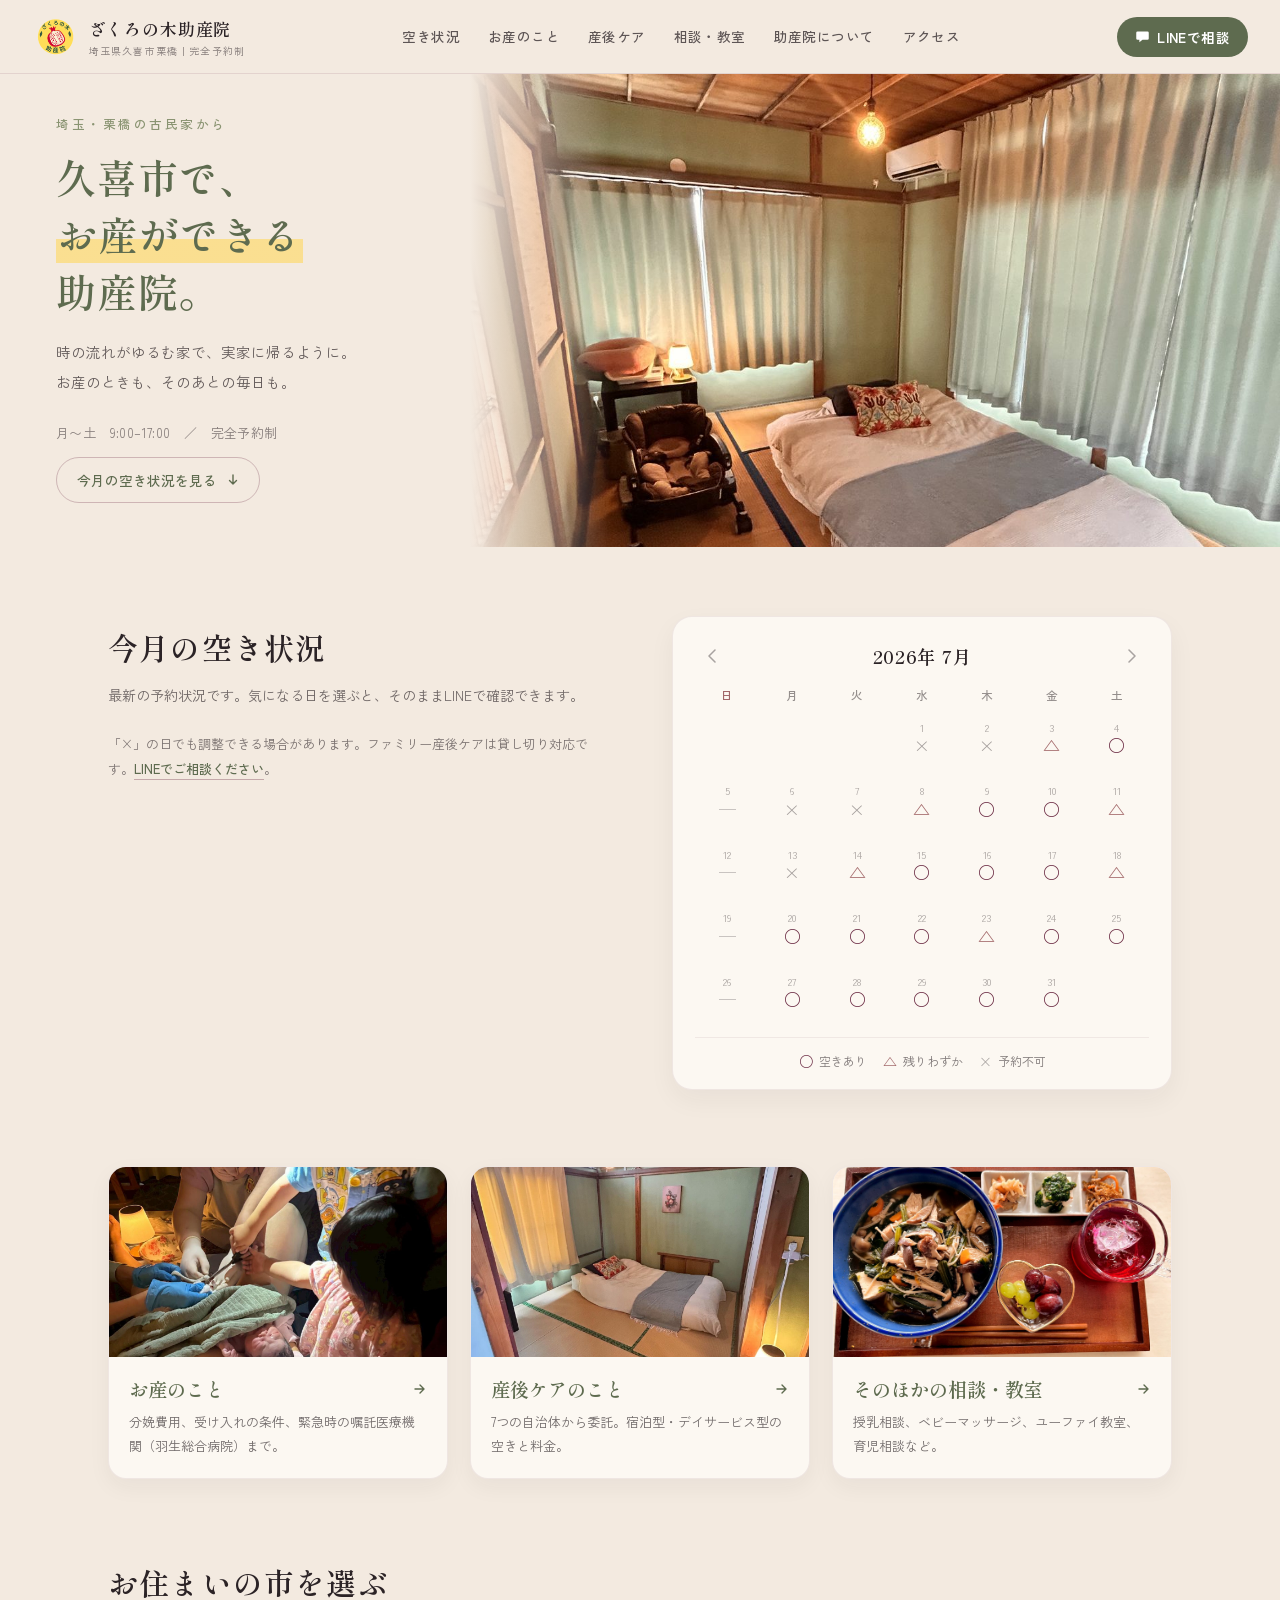
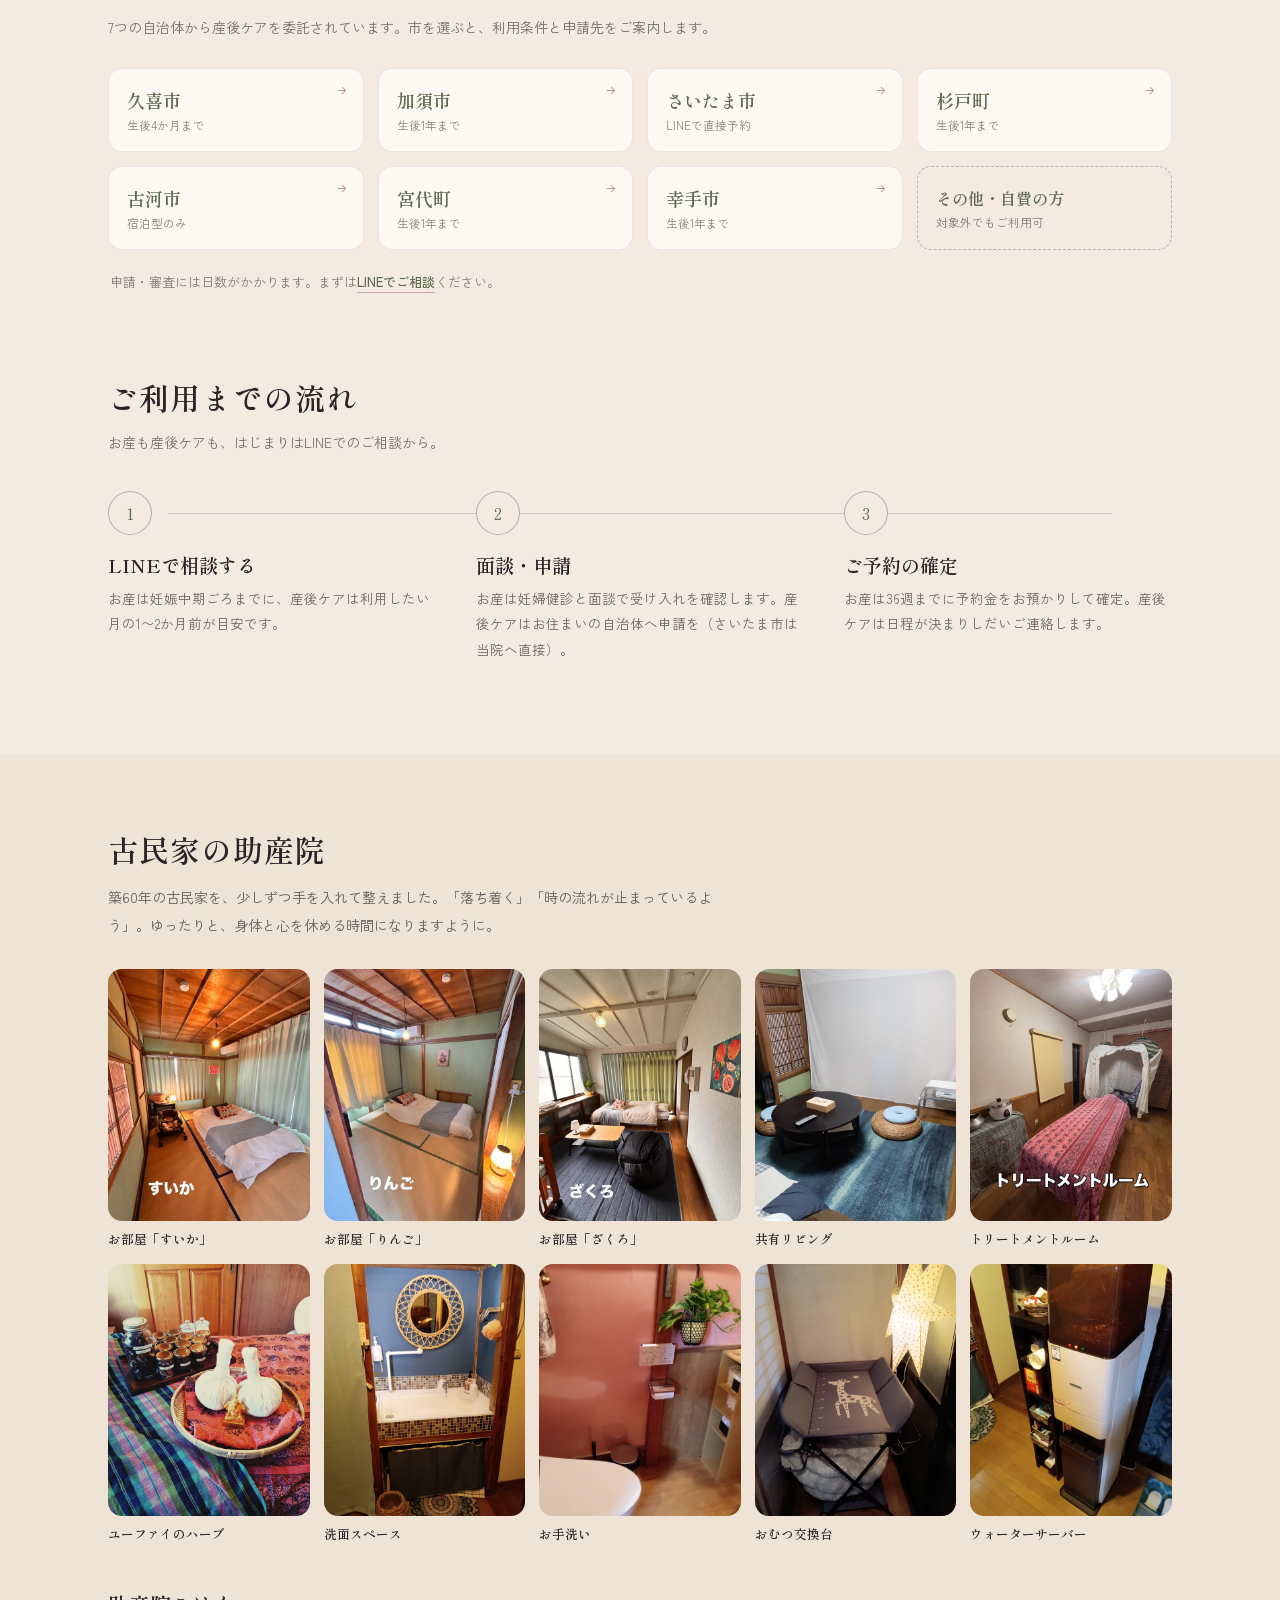
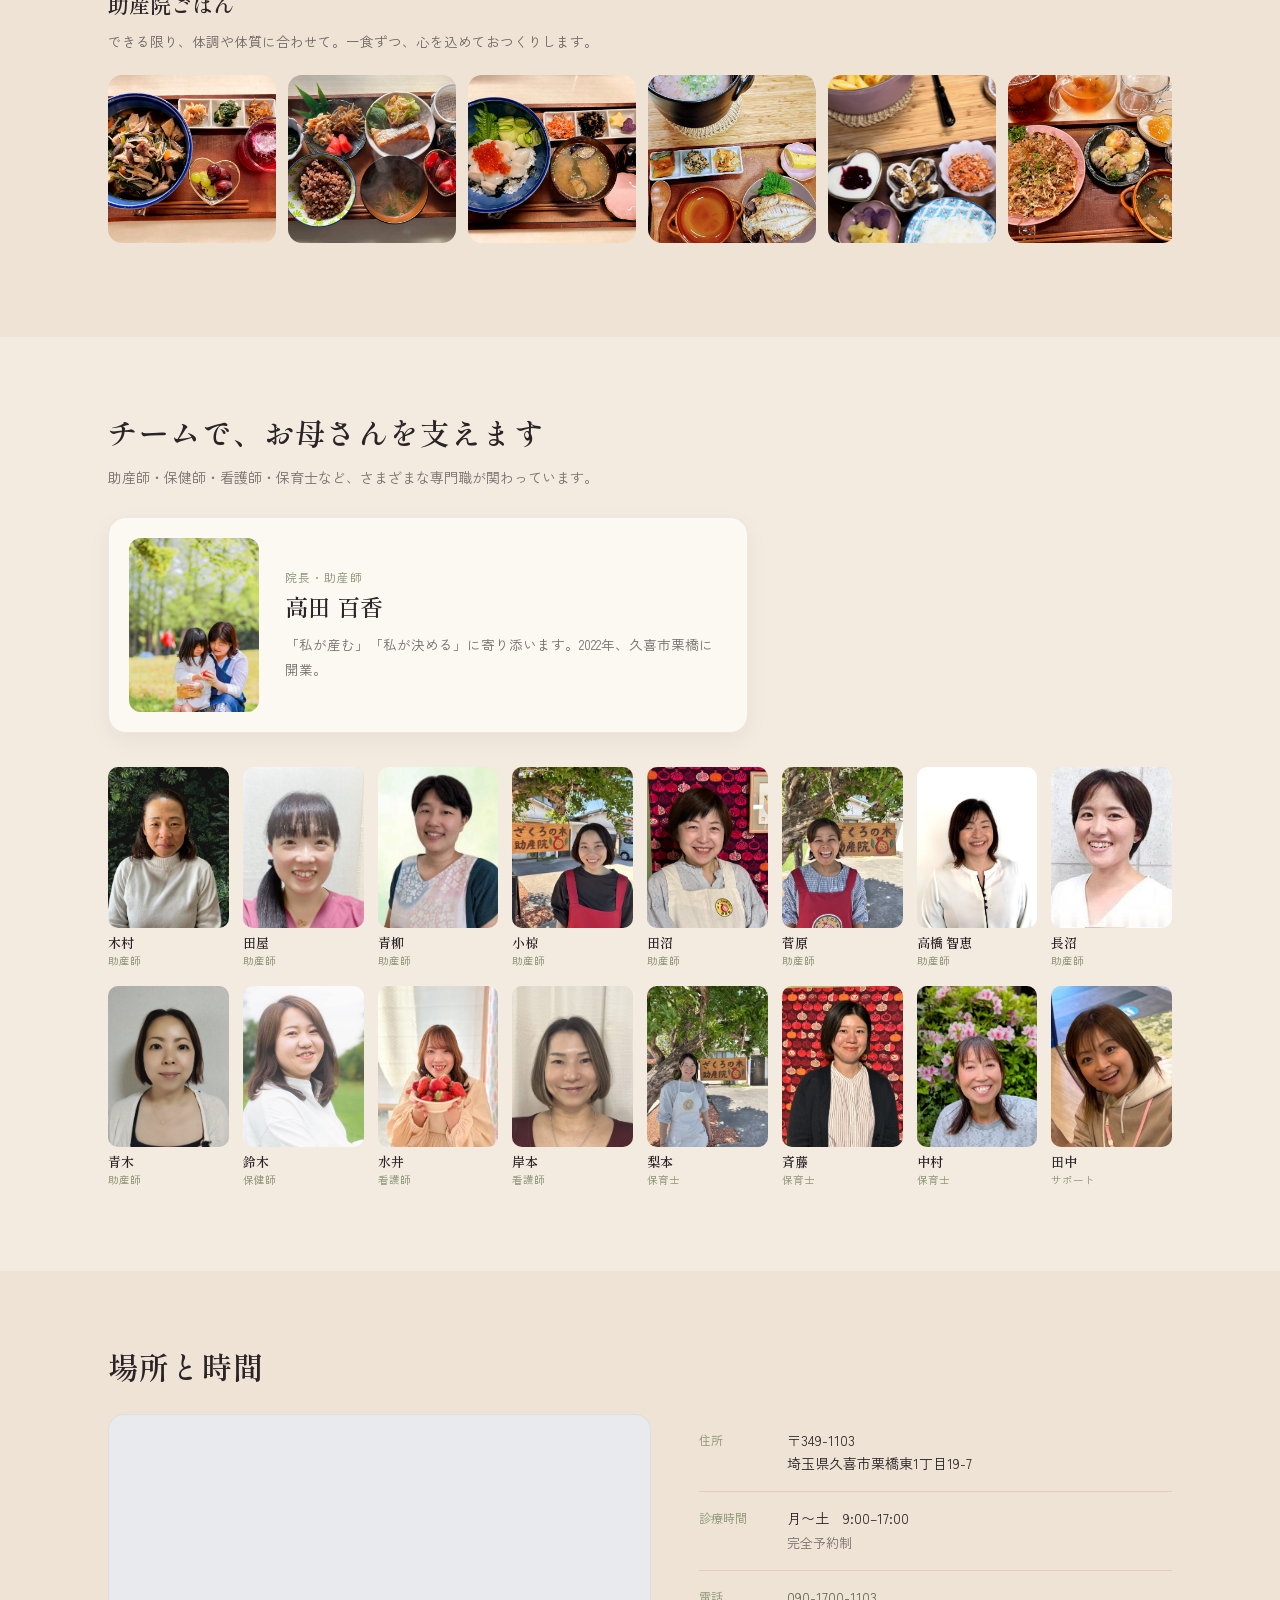
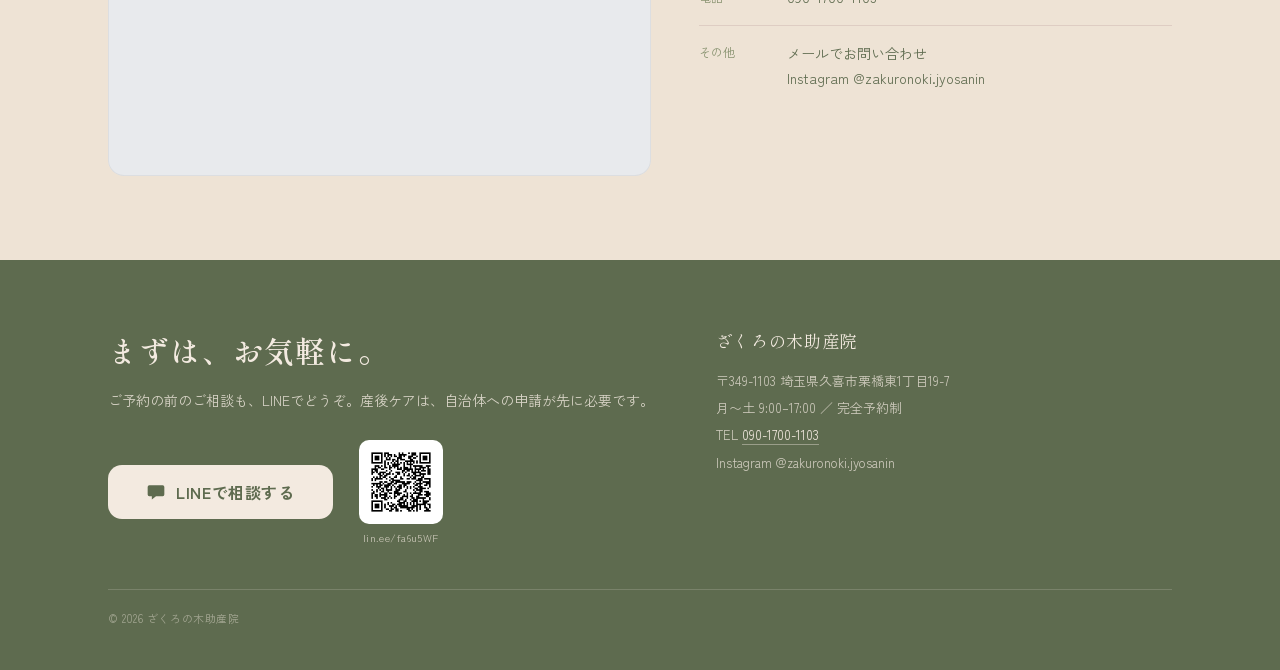
==== site/index.html @ c06c36fd "feat: ざくろの木助産院サイトを初期実装（PCデザイン準拠） - claude.ai/design「ざくろの木助産院 トップ PC」を静的4ページで実装   （index / birth / ca" ====
<!DOCTYPE html>
<html lang="ja">
<head>
<meta charset="utf-8">
<meta name="viewport" content="width=1320">
<title>ざくろの木助産院｜埼玉県久喜市</title>
<meta name="description" content="埼玉県久喜市栗橋の、お産ができる助産院。時の流れがゆるむ古民家で、お産のときも、そのあとの毎日も。産後ケア・母乳相談・各種教室もLINEでご相談ください。">
<link rel="icon" type="image/png" href="assets/zakuro-icon.png">
<link rel="preconnect" href="https://fonts.googleapis.com">
<link rel="preconnect" href="https://fonts.gstatic.com" crossorigin>
<link href="https://fonts.googleapis.com/css2?family=Shippori+Mincho:wght@500;600;700&family=Zen+Kaku+Gothic+New:wght@400;500;700&display=swap" rel="stylesheet">
<link rel="stylesheet" href="css/base.css">
<link rel="stylesheet" href="css/home.css">
<script src="js/hero.js" defer></script>
<script src="js/calendar.js" defer></script>
<script src="js/lightbox.js" defer></script>
</head>
<body>

<header class="site-header">
  <a class="brand" href="./">
    <img src="assets/zakuro-icon.png" alt="ざくろの木助産院">
    <span class="brand-text">
      <span class="brand-name">ざくろの木助産院</span>
      <span class="brand-sub">埼玉県久喜市栗橋｜完全予約制</span>
    </span>
  </a>
  <nav class="site-nav">
    <a href="#availability">空き状況</a>
    <a href="birth.html">お産のこと</a>
    <a href="care.html">産後ケア</a>
    <a href="services.html">相談・教室</a>
    <a href="#about">助産院について</a>
    <a href="#access">アクセス</a>
  </nav>
  <a class="btn-line" href="https://lin.ee/fa6u5WF" target="_blank" rel="noopener">
    <svg width="15" height="15" viewBox="0 0 24 24" fill="#fff" aria-hidden="true"><path d="M4 4h16a2 2 0 0 1 2 2v9a2 2 0 0 1-2 2h-8l-5 4v-4H4a2 2 0 0 1-2-2V6a2 2 0 0 1 2-2z"/></svg>
    LINEで相談
  </a>
</header>

<main>

  <!-- ===== ヒーロー ===== -->
  <div class="hero">
    <div class="hero-copy">
      <div class="hero-eyebrow">埼玉・栗橋の古民家から</div>
      <h1 class="hero-title">久喜市で、<br><span class="marker">お産ができる</span><br>助産院。</h1>
      <p class="hero-lead">時の流れがゆるむ家で、実家に帰るように。<br>お産のときも、そのあとの毎日も。</p>
      <div class="hero-hours">月〜土　9:00–17:00　／　完全予約制</div>
      <a class="btn-availability" href="#availability">
        今月の空き状況を見る
        <svg width="12" height="12" viewBox="0 0 12 12" fill="none" aria-hidden="true"><path d="M6 1v9M2.5 6.5 6 10l3.5-3.5" stroke="var(--accent)" stroke-width="1.4" stroke-linecap="round" stroke-linejoin="round"/></svg>
      </a>
    </div>
    <div class="hero-media">
      <video class="hero-video" autoplay muted playsinline preload="auto">
        <source src="assets/hero.mp4" type="video/mp4">
      </video>
      <div class="hero-still">
        <img src="assets/still-03.jpg" alt="院内の様子">
      </div>
      <div class="hero-fade"></div>
    </div>
  </div>

  <!-- ===== 今月の空き状況 ===== -->
  <section id="availability" class="availability">
    <div class="container availability-grid">
      <div class="availability-copy">
        <h2 class="section-title">今月の空き状況</h2>
        <p class="availability-lead">最新の予約状況です。気になる日を選ぶと、そのままLINEで確認できます。</p>
        <p class="availability-note">「×」の日でも調整できる場合があります。ファミリー産後ケアは貸し切り対応です。<a class="link-underline" href="https://lin.ee/fa6u5WF" target="_blank" rel="noopener">LINEでご相談ください</a>。</p>
      </div>
      <div class="calendar-card">
        <div class="calendar-head">
          <button class="calendar-nav-btn" type="button" aria-label="前の月" aria-disabled="true">
            <svg width="8" height="14" viewBox="0 0 8 14" fill="none" aria-hidden="true"><path d="M7 1 1 7l6 6" stroke="rgba(43,35,38,0.4)" stroke-width="1.5" stroke-linecap="round" stroke-linejoin="round"/></svg>
          </button>
          <div class="calendar-month">2026年 7月</div>
          <button class="calendar-nav-btn" type="button" aria-label="次の月" aria-disabled="true">
            <svg width="8" height="14" viewBox="0 0 8 14" fill="none" aria-hidden="true"><path d="M1 1l6 6-6 6" stroke="rgba(43,35,38,0.4)" stroke-width="1.5" stroke-linecap="round" stroke-linejoin="round"/></svg>
          </button>
        </div>
        <div class="calendar-weekdays">
          <span class="sun">日</span><span>月</span><span>火</span><span>水</span><span>木</span><span>金</span><span>土</span>
        </div>
        <div class="calendar-days"></div>
        <noscript>
          <p class="calendar-noscript">空き状況の表示にはJavaScriptが必要です。最新の空きは<a class="link-underline" href="https://lin.ee/fa6u5WF">LINE</a>でお問い合わせください。</p>
        </noscript>
        <div class="calendar-legend">
          <div><span class="calendar-mark mark-o">○</span><span>空きあり</span></div>
          <div><span class="calendar-mark mark-few">△</span><span>残りわずか</span></div>
          <div><span class="calendar-mark mark-x">×</span><span>予約不可</span></div>
        </div>
        <a class="calendar-cta" href="https://lin.ee/fa6u5WF" target="_blank" rel="noopener" hidden>
          <svg width="16" height="16" viewBox="0 0 24 24" fill="#fff" aria-hidden="true"><path d="M4 4h16a2 2 0 0 1 2 2v9a2 2 0 0 1-2 2h-8l-5 4v-4H4a2 2 0 0 1-2-2V6a2 2 0 0 1 2-2z"/></svg>
          <span class="calendar-cta-label"></span>
        </a>
      </div>
    </div>
  </section>

  <!-- ===== 3つの入口 ===== -->
  <section class="entrances">
    <div class="container entrances-grid">
      <a class="entrance-card" href="birth.html">
        <div class="entrance-thumb">
          <img src="assets/entrance-birth.jpg" alt="お産のこと" loading="lazy">
        </div>
        <div class="entrance-body">
          <div class="entrance-title-row">
            <h3 class="entrance-title">お産のこと</h3>
            <svg width="16" height="16" viewBox="0 0 16 16" fill="none" aria-hidden="true"><path d="M4 8h8M9 4l4 4-4 4" stroke="var(--accent)" stroke-width="1.4" stroke-linecap="round" stroke-linejoin="round"/></svg>
          </div>
          <p class="entrance-desc">分娩費用、受け入れの条件、緊急時の嘱託医療機関（羽生総合病院）まで。</p>
        </div>
      </a>
      <a class="entrance-card" href="care.html">
        <div class="entrance-thumb">
          <img src="assets/facility-04.jpg" alt="産後ケアのこと" loading="lazy">
        </div>
        <div class="entrance-body">
          <div class="entrance-title-row">
            <h3 class="entrance-title">産後ケアのこと</h3>
            <svg width="16" height="16" viewBox="0 0 16 16" fill="none" aria-hidden="true"><path d="M4 8h8M9 4l4 4-4 4" stroke="var(--accent)" stroke-width="1.4" stroke-linecap="round" stroke-linejoin="round"/></svg>
          </div>
          <p class="entrance-desc">7つの自治体から委託。宿泊型・デイサービス型の空きと料金。</p>
        </div>
      </a>
      <a class="entrance-card" href="services.html">
        <div class="entrance-thumb">
          <img src="assets/food-01.jpg" alt="そのほかの相談・教室" loading="lazy">
        </div>
        <div class="entrance-body">
          <div class="entrance-title-row">
            <h3 class="entrance-title">そのほかの相談・教室</h3>
            <svg width="16" height="16" viewBox="0 0 16 16" fill="none" aria-hidden="true"><path d="M4 8h8M9 4l4 4-4 4" stroke="var(--accent)" stroke-width="1.4" stroke-linecap="round" stroke-linejoin="round"/></svg>
          </div>
          <p class="entrance-desc">授乳相談、ベビーマッサージ、ユーファイ教室、育児相談など。</p>
        </div>
      </a>
    </div>
  </section>

  <!-- ===== お住まいの市を選ぶ ===== -->
  <section class="towns">
    <div class="container">
      <h2 class="section-title">お住まいの市を選ぶ</h2>
      <p class="towns-lead">7つの自治体から産後ケアを委託されています。市を選ぶと、利用条件と申請先をご案内します。</p>
      <div class="towns-grid">
        <a class="town-card" href="care.html#town-kuki">
          <span class="town-name">久喜市</span>
          <span class="town-hint">生後4か月まで</span>
          <svg width="13" height="13" viewBox="0 0 16 16" fill="none" aria-hidden="true"><path d="M4 8h8M9 4l4 4-4 4" stroke="rgba(109,46,70,0.5)" stroke-width="1.3" stroke-linecap="round" stroke-linejoin="round"/></svg>
        </a>
        <a class="town-card" href="care.html#town-kazo">
          <span class="town-name">加須市</span>
          <span class="town-hint">生後1年まで</span>
          <svg width="13" height="13" viewBox="0 0 16 16" fill="none" aria-hidden="true"><path d="M4 8h8M9 4l4 4-4 4" stroke="rgba(109,46,70,0.5)" stroke-width="1.3" stroke-linecap="round" stroke-linejoin="round"/></svg>
        </a>
        <a class="town-card" href="care.html#town-saitama">
          <span class="town-name">さいたま市</span>
          <span class="town-hint">LINEで直接予約</span>
          <svg width="13" height="13" viewBox="0 0 16 16" fill="none" aria-hidden="true"><path d="M4 8h8M9 4l4 4-4 4" stroke="rgba(109,46,70,0.5)" stroke-width="1.3" stroke-linecap="round" stroke-linejoin="round"/></svg>
        </a>
        <a class="town-card" href="care.html#town-sugito">
          <span class="town-name">杉戸町</span>
          <span class="town-hint">生後1年まで</span>
          <svg width="13" height="13" viewBox="0 0 16 16" fill="none" aria-hidden="true"><path d="M4 8h8M9 4l4 4-4 4" stroke="rgba(109,46,70,0.5)" stroke-width="1.3" stroke-linecap="round" stroke-linejoin="round"/></svg>
        </a>
        <a class="town-card" href="care.html#town-koga">
          <span class="town-name">古河市</span>
          <span class="town-hint">宿泊型のみ</span>
          <svg width="13" height="13" viewBox="0 0 16 16" fill="none" aria-hidden="true"><path d="M4 8h8M9 4l4 4-4 4" stroke="rgba(109,46,70,0.5)" stroke-width="1.3" stroke-linecap="round" stroke-linejoin="round"/></svg>
        </a>
        <a class="town-card" href="care.html#town-miyashiro">
          <span class="town-name">宮代町</span>
          <span class="town-hint">生後1年まで</span>
          <svg width="13" height="13" viewBox="0 0 16 16" fill="none" aria-hidden="true"><path d="M4 8h8M9 4l4 4-4 4" stroke="rgba(109,46,70,0.5)" stroke-width="1.3" stroke-linecap="round" stroke-linejoin="round"/></svg>
        </a>
        <a class="town-card" href="care.html#town-satte">
          <span class="town-name">幸手市</span>
          <span class="town-hint">生後1年まで</span>
          <svg width="13" height="13" viewBox="0 0 16 16" fill="none" aria-hidden="true"><path d="M4 8h8M9 4l4 4-4 4" stroke="rgba(109,46,70,0.5)" stroke-width="1.3" stroke-linecap="round" stroke-linejoin="round"/></svg>
        </a>
        <a class="town-card town-card--other" href="services.html">
          <span class="town-name">その他・自費の方</span>
          <span class="town-hint">対象外でもご利用可</span>
        </a>
      </div>
      <p class="towns-note">申請・審査には日数がかかります。まずは<a class="link-underline" href="https://lin.ee/fa6u5WF" target="_blank" rel="noopener">LINEでご相談</a>ください。</p>
    </div>
  </section>

  <!-- ===== ご利用までの流れ ===== -->
  <section class="flow">
    <div class="container">
      <h2 class="section-title">ご利用までの流れ</h2>
      <p class="flow-lead">お産も産後ケアも、はじまりはLINEでのご相談から。</p>
      <div class="flow-track">
        <div class="flow-line"></div>
        <div class="flow-steps">
          <div class="flow-step">
            <div class="flow-num">1</div>
            <h3>LINEで相談する</h3>
            <p>お産は妊娠中期ごろまでに、産後ケアは利用したい月の1〜2か月前が目安です。</p>
          </div>
          <div class="flow-step">
            <div class="flow-num">2</div>
            <h3>面談・申請</h3>
            <p>お産は妊婦健診と面談で受け入れを確認します。産後ケアはお住まいの自治体へ申請を（さいたま市は当院へ直接）。</p>
          </div>
          <div class="flow-step">
            <div class="flow-num">3</div>
            <h3>ご予約の確定</h3>
            <p>お産は36週までに予約金をお預かりして確定。産後ケアは日程が決まりしだいご連絡します。</p>
          </div>
        </div>
      </div>
    </div>
  </section>

  <!-- ===== 助産院について ===== -->
  <section id="about" class="about">
    <div class="container">
      <h2 class="section-title">古民家の助産院</h2>
      <p class="about-lead">築60年の古民家を、少しずつ手を入れて整えました。「落ち着く」「時の流れが止まっているよう」。ゆったりと、身体と心を休める時間になりますように。</p>
      <div class="gallery-grid">
        <button class="gallery-item" type="button" data-lightbox-group="fac" data-lightbox-label="お部屋「すいか」">
          <div class="gallery-thumb"><img src="assets/facility-01.jpg" alt="お部屋「すいか」" loading="lazy"></div>
          <div class="gallery-label">お部屋「すいか」</div>
        </button>
        <button class="gallery-item" type="button" data-lightbox-group="fac" data-lightbox-label="お部屋「りんご」">
          <div class="gallery-thumb"><img src="assets/facility-04.jpg" alt="お部屋「りんご」" loading="lazy"></div>
          <div class="gallery-label">お部屋「りんご」</div>
        </button>
        <button class="gallery-item" type="button" data-lightbox-group="fac" data-lightbox-label="お部屋「ざくろ」">
          <div class="gallery-thumb"><img src="assets/facility-03.jpg" alt="お部屋「ざくろ」" loading="lazy"></div>
          <div class="gallery-label">お部屋「ざくろ」</div>
        </button>
        <button class="gallery-item" type="button" data-lightbox-group="fac" data-lightbox-label="共有リビング">
          <div class="gallery-thumb"><img src="assets/facility-08.jpg" alt="共有リビング" loading="lazy"></div>
          <div class="gallery-label">共有リビング</div>
        </button>
        <button class="gallery-item" type="button" data-lightbox-group="fac" data-lightbox-label="トリートメントルーム">
          <div class="gallery-thumb"><img src="assets/facility-02.jpg" alt="トリートメントルーム" loading="lazy"></div>
          <div class="gallery-label">トリートメントルーム</div>
        </button>
        <button class="gallery-item" type="button" data-lightbox-group="fac" data-lightbox-label="ユーファイのハーブ">
          <div class="gallery-thumb"><img src="assets/facility-09.jpg" alt="ユーファイのハーブ" loading="lazy"></div>
          <div class="gallery-label">ユーファイのハーブ</div>
        </button>
        <button class="gallery-item" type="button" data-lightbox-group="fac" data-lightbox-label="洗面スペース">
          <div class="gallery-thumb"><img src="assets/facility-06.jpg" alt="洗面スペース" loading="lazy"></div>
          <div class="gallery-label">洗面スペース</div>
        </button>
        <button class="gallery-item" type="button" data-lightbox-group="fac" data-lightbox-label="お手洗い">
          <div class="gallery-thumb"><img src="assets/facility-05.jpg" alt="お手洗い" loading="lazy"></div>
          <div class="gallery-label">お手洗い</div>
        </button>
        <button class="gallery-item" type="button" data-lightbox-group="fac" data-lightbox-label="おむつ交換台">
          <div class="gallery-thumb"><img src="assets/facility-07.jpg" alt="おむつ交換台" loading="lazy"></div>
          <div class="gallery-label">おむつ交換台</div>
        </button>
        <button class="gallery-item" type="button" data-lightbox-group="fac" data-lightbox-label="ウォーターサーバー">
          <div class="gallery-thumb"><img src="assets/facility-10.jpg" alt="ウォーターサーバー" loading="lazy"></div>
          <div class="gallery-label">ウォーターサーバー</div>
        </button>
      </div>
      <h3 class="meals-title">助産院ごはん</h3>
      <p class="meals-lead">できる限り、体調や体質に合わせて。一食ずつ、心を込めておつくりします。</p>
      <div class="meals-strip">
        <button class="meal-item" type="button" data-lightbox-group="meal"><img src="assets/food-01.jpg" alt="助産院ごはん" loading="lazy"></button>
        <button class="meal-item" type="button" data-lightbox-group="meal"><img src="assets/food-02.jpg" alt="助産院ごはん" loading="lazy"></button>
        <button class="meal-item" type="button" data-lightbox-group="meal"><img src="assets/food-03.jpg" alt="助産院ごはん" loading="lazy"></button>
        <button class="meal-item" type="button" data-lightbox-group="meal"><img src="assets/food-04.jpg" alt="助産院ごはん" loading="lazy"></button>
        <button class="meal-item" type="button" data-lightbox-group="meal"><img src="assets/food-05.jpg" alt="助産院ごはん" loading="lazy"></button>
        <button class="meal-item" type="button" data-lightbox-group="meal"><img src="assets/food-06.jpg" alt="助産院ごはん" loading="lazy"></button>
        <button class="meal-item" type="button" data-lightbox-group="meal"><img src="assets/food-07.jpg" alt="助産院ごはん" loading="lazy"></button>
        <button class="meal-item" type="button" data-lightbox-group="meal"><img src="assets/food-08.jpg" alt="助産院ごはん" loading="lazy"></button>
        <button class="meal-item" type="button" data-lightbox-group="meal"><img src="assets/food-09.jpg" alt="助産院ごはん" loading="lazy"></button>
      </div>
    </div>
  </section>

  <!-- ===== スタッフ ===== -->
  <section id="staff" class="staff">
    <div class="container">
      <h2 class="section-title">チームで、お母さんを支えます</h2>
      <p class="staff-lead">助産師・保健師・看護師・保育士など、さまざまな専門職が関わっています。</p>
      <div class="director-card">
        <div class="director-photo">
          <img src="assets/director.jpg" alt="高田 百香">
        </div>
        <div class="director-info">
          <div class="director-role">院長・助産師</div>
          <div class="director-name">高田 百香</div>
          <p class="director-bio">「私が産む」「私が決める」に寄り添います。2022年、久喜市栗橋に開業。</p>
        </div>
      </div>
      <div class="staff-grid">
        <div class="staff-member">
          <div class="staff-photo"><img src="assets/staff-01-kimura.jpg" alt="木村" loading="lazy"></div>
          <div class="staff-name">木村</div>
          <div class="staff-role">助産師</div>
        </div>
        <div class="staff-member">
          <div class="staff-photo"><img src="assets/staff-02-taya.jpg" alt="田屋" loading="lazy"></div>
          <div class="staff-name">田屋</div>
          <div class="staff-role">助産師</div>
        </div>
        <div class="staff-member">
          <div class="staff-photo"><img src="assets/staff-03-aoyagi.jpg" alt="青柳" loading="lazy"></div>
          <div class="staff-name">青柳</div>
          <div class="staff-role">助産師</div>
        </div>
        <div class="staff-member">
          <div class="staff-photo"><img src="assets/staff-04-ogura.jpg" alt="小椋" loading="lazy"></div>
          <div class="staff-name">小椋</div>
          <div class="staff-role">助産師</div>
        </div>
        <div class="staff-member">
          <div class="staff-photo"><img src="assets/staff-05-tanuma.jpg" alt="田沼" loading="lazy"></div>
          <div class="staff-name">田沼</div>
          <div class="staff-role">助産師</div>
        </div>
        <div class="staff-member">
          <div class="staff-photo"><img src="assets/staff-06-sugawara.jpg" alt="菅原" loading="lazy"></div>
          <div class="staff-name">菅原</div>
          <div class="staff-role">助産師</div>
        </div>
        <div class="staff-member">
          <div class="staff-photo"><img src="assets/staff-07-takahashi.jpg" alt="高橋 智恵" loading="lazy"></div>
          <div class="staff-name">高橋 智恵</div>
          <div class="staff-role">助産師</div>
        </div>
        <div class="staff-member">
          <div class="staff-photo"><img src="assets/staff-08-naganuma.jpg" alt="長沼" loading="lazy"></div>
          <div class="staff-name">長沼</div>
          <div class="staff-role">助産師</div>
        </div>
        <div class="staff-member">
          <div class="staff-photo"><img src="assets/staff-10-aoki.jpg" alt="青木" loading="lazy"></div>
          <div class="staff-name">青木</div>
          <div class="staff-role">助産師</div>
        </div>
        <div class="staff-member">
          <div class="staff-photo"><img src="assets/staff-09-suzuki.jpg" alt="鈴木" loading="lazy"></div>
          <div class="staff-name">鈴木</div>
          <div class="staff-role">保健師</div>
        </div>
        <div class="staff-member">
          <div class="staff-photo"><img src="assets/staff-11-mizui.jpg" alt="水井" loading="lazy"></div>
          <div class="staff-name">水井</div>
          <div class="staff-role">看護師</div>
        </div>
        <div class="staff-member">
          <div class="staff-photo"><img src="assets/staff-12-kishimoto.jpg" alt="岸本" loading="lazy"></div>
          <div class="staff-name">岸本</div>
          <div class="staff-role">看護師</div>
        </div>
        <div class="staff-member">
          <div class="staff-photo"><img src="assets/staff-13-nashimoto.jpg" alt="梨本" loading="lazy"></div>
          <div class="staff-name">梨本</div>
          <div class="staff-role">保育士</div>
        </div>
        <div class="staff-member">
          <div class="staff-photo"><img src="assets/staff-14-saito.jpg" alt="斉藤" loading="lazy"></div>
          <div class="staff-name">斉藤</div>
          <div class="staff-role">保育士</div>
        </div>
        <div class="staff-member">
          <div class="staff-photo"><img src="assets/staff-15-nakamura.jpg" alt="中村" loading="lazy"></div>
          <div class="staff-name">中村</div>
          <div class="staff-role">保育士</div>
        </div>
        <div class="staff-member">
          <div class="staff-photo"><img src="assets/staff-16-tanaka.jpg" alt="田中" loading="lazy"></div>
          <div class="staff-name">田中</div>
          <div class="staff-role">サポート</div>
        </div>
      </div>
    </div>
  </section>

  <!-- ===== 場所と時間 ===== -->
  <section id="access" class="access">
    <div class="container">
      <h2 class="section-title">場所と時間</h2>
      <div class="access-grid">
        <div class="access-map">
          <iframe
            src="https://www.google.com/maps?q=%E5%9F%BC%E7%8E%89%E7%9C%8C%E4%B9%85%E5%96%9C%E5%B8%82%E6%A0%97%E6%A9%8B%E6%9D%B11%E4%B8%81%E7%9B%AE19-7&output=embed&hl=ja&z=15"
            title="ざくろの木助産院の地図"
            loading="lazy"
            referrerpolicy="no-referrer-when-downgrade"
            allowfullscreen></iframe>
        </div>
        <div class="access-rows">
          <div class="access-row">
            <span class="access-label">住所</span>
            <div class="access-value">〒349-1103<br>埼玉県久喜市栗橋東1丁目19-7</div>
          </div>
          <div class="access-row">
            <span class="access-label">診療時間</span>
            <div class="access-value">月〜土　9:00–17:00<br><span class="muted">完全予約制</span></div>
          </div>
          <div class="access-row">
            <span class="access-label">電話</span>
            <div class="access-value"><a href="tel:09017001103">090-1700-1103</a></div>
          </div>
          <div class="access-row access-row--links">
            <span class="access-label">その他</span>
            <div class="access-value"><a href="mailto:zakuronoki.jyosanin@gmail.com">メールでお問い合わせ</a><br><a href="https://www.instagram.com/zakuronoki.jyosanin" target="_blank" rel="noopener">Instagram @zakuronoki.jyosanin</a></div>
          </div>
        </div>
      </div>
    </div>
  </section>

</main>

<!-- ===== フッター ===== -->
<footer id="line" class="site-footer">
  <div class="container">
    <div class="footer-grid">
      <div>
        <h2 class="footer-title">まずは、お気軽に。</h2>
        <p class="footer-lead">ご予約の前のご相談も、LINEでどうぞ。産後ケアは、自治体への申請が先に必要です。</p>
        <div class="footer-line-row">
          <a class="btn-line-big" href="https://lin.ee/fa6u5WF" target="_blank" rel="noopener">
            <svg width="20" height="20" viewBox="0 0 24 24" fill="var(--accent)" aria-hidden="true"><path d="M4 4h16a2 2 0 0 1 2 2v9a2 2 0 0 1-2 2h-8l-5 4v-4H4a2 2 0 0 1-2-2V6a2 2 0 0 1 2-2z"/></svg>
            LINEで相談する
          </a>
          <div class="footer-qr">
            <img src="assets/line-qr.png" alt="公式LINEのQRコード" loading="lazy">
            <a href="https://lin.ee/fa6u5WF" target="_blank" rel="noopener">lin.ee/fa6u5WF</a>
          </div>
        </div>
      </div>
      <div>
        <div class="footer-org">ざくろの木助産院</div>
        <div class="footer-info">
          〒349-1103 埼玉県久喜市栗橋東1丁目19-7<br>
          月〜土 9:00–17:00 ／ 完全予約制<br>
          TEL <a class="footer-tel" href="tel:09017001103">090-1700-1103</a><br>
          <a href="https://www.instagram.com/zakuronoki.jyosanin" target="_blank" rel="noopener">Instagram @zakuronoki.jyosanin</a>
        </div>
      </div>
    </div>
    <div class="footer-rule"></div>
    <div class="footer-copy">© 2026 ざくろの木助産院</div>
  </div>
</footer>

<!-- ===== フォトライトボックス ===== -->
<div class="lightbox" hidden>
  <div class="lightbox-head">
    <div class="lightbox-label"></div>
    <button class="lightbox-close" type="button" aria-label="閉じる">
      <svg width="22" height="22" viewBox="0 0 20 20" fill="none" aria-hidden="true"><path d="M4 4l12 12M16 4L4 16" stroke="#F3EAE0" stroke-width="1.6" stroke-linecap="round"/></svg>
    </button>
  </div>
  <div class="lightbox-stage">
    <img class="lightbox-img" src="" alt="">
    <button class="lightbox-prev" type="button" aria-label="前へ">
      <svg width="11" height="20" viewBox="0 0 9 16" fill="none" aria-hidden="true"><path d="M8 1 1 8l7 7" stroke="rgba(243,234,224,0.75)" stroke-width="1.7" stroke-linecap="round" stroke-linejoin="round"/></svg>
    </button>
    <button class="lightbox-next" type="button" aria-label="次へ">
      <svg width="11" height="20" viewBox="0 0 9 16" fill="none" aria-hidden="true"><path d="M1 1l7 7-7 7" stroke="rgba(243,234,224,0.75)" stroke-width="1.7" stroke-linecap="round" stroke-linejoin="round"/></svg>
    </button>
  </div>
  <div class="lightbox-foot">
    <div class="lightbox-dots"></div>
    <div class="lightbox-thumbs"></div>
  </div>
</div>

</body>
</html>
---- site/css/base.css ----
/* ざくろの木助産院 — 共通スタイル（PCデザイン準拠） */

:root {
  /* 配色テーマ「苔緑」（デザインの既定） */
  --accent: #5E6B4F;
  --accent2: #8A9472;
  --gold: #FFD860;

  --paper: #F3EAE0;
  --paper-alt: #EEE3D5;
  --card: #FCF8F2;
  --card-hi: #FCF5EC;
  --photo-bg: #E4D5C0;

  --ink: #2B2326;
  --ink-72: rgba(43, 35, 38, 0.72);
  --ink-66: rgba(43, 35, 38, 0.66);
  --ink-62: rgba(43, 35, 38, 0.62);
  --ink-60: rgba(43, 35, 38, 0.6);
  --ink-55: rgba(43, 35, 38, 0.55);
  --ink-50: rgba(43, 35, 38, 0.5);

  --line: rgba(109, 46, 70, 0.09);
  --line-soft: rgba(109, 46, 70, 0.08);
  --line-mid: rgba(109, 46, 70, 0.12);
  --line-strong: rgba(109, 46, 70, 0.28);
  --underline: rgba(109, 46, 70, 0.35);

  --shadow-card: 0 8px 22px rgba(43, 35, 38, 0.05);
  --shadow-float: 0 10px 26px rgba(43, 35, 38, 0.05);

  --serif: 'Shippori Mincho', serif;
  --sans: 'Zen Kaku Gothic New', sans-serif;
}

* {
  box-sizing: border-box;
}

html {
  scroll-behavior: smooth;
}

body {
  margin: 0;
  padding: 0;
  background: var(--paper);
  color: var(--ink);
  font-family: var(--sans);
  -webkit-font-smoothing: antialiased;
  text-rendering: optimizeLegibility;
}

a {
  color: var(--accent);
  text-decoration: none;
}

a:hover {
  color: var(--accent2);
}

button {
  font-family: var(--sans);
}

:focus-visible {
  outline: 2px solid var(--accent2);
  outline-offset: 2px;
}

@keyframes drawer-fade {
  from { opacity: 0; }
  to { opacity: 1; }
}

@media (prefers-reduced-motion: reduce) {
  html {
    scroll-behavior: auto;
  }
  *,
  *::before,
  *::after {
    animation: none !important;
    transition: none !important;
  }
}

.container {
  max-width: 1064px;
  margin: 0 auto;
}

.section-title {
  font-family: var(--serif);
  font-size: 30px;
  font-weight: 600;
  letter-spacing: 0.04em;
  color: var(--ink);
  line-height: 1.3;
  margin: 0 0 12px;
}

.link-underline {
  font-weight: 500;
  border-bottom: 1px solid var(--underline);
  padding-bottom: 1px;
}

/* ===== ヘッダー ===== */

.site-header {
  position: sticky;
  top: 0;
  z-index: 50;
  height: 74px;
  display: flex;
  align-items: center;
  justify-content: space-between;
  gap: 24px;
  padding: 0 32px;
  background: rgba(243, 234, 224, 0.97);
  border-bottom: 1px solid var(--line-mid);
}

.brand {
  display: flex;
  align-items: center;
  gap: 11px;
  flex-shrink: 0;
}

.brand img {
  height: 40px;
  width: auto;
  display: block;
  flex-shrink: 0;
}

.brand-text {
  display: flex;
  flex-direction: column;
  gap: 2px;
}

.brand-name {
  font-family: var(--serif);
  font-size: 17px;
  font-weight: 600;
  color: var(--ink);
  letter-spacing: 0.05em;
  white-space: nowrap;
}

.brand-sub {
  font-size: 10px;
  color: var(--ink-55);
  letter-spacing: 0.12em;
  white-space: nowrap;
}

.site-nav {
  display: flex;
  align-items: center;
  gap: 26px;
}

.site-nav a {
  font-size: 13.5px;
  font-weight: 500;
  letter-spacing: 0.03em;
  color: rgba(43, 35, 38, 0.75);
  padding: 6px 1px;
  border-bottom: 2px solid transparent;
  white-space: nowrap;
}

.site-nav a:hover {
  color: var(--accent);
}

.site-nav a.is-active {
  color: var(--accent);
  border-bottom-color: var(--accent);
}

.btn-line {
  flex-shrink: 0;
  display: flex;
  align-items: center;
  gap: 7px;
  padding: 10px 18px;
  background: var(--accent);
  color: #fff;
  border-radius: 999px;
  font-size: 13.5px;
  font-weight: 600;
  letter-spacing: 0.03em;
}

.btn-line:hover {
  color: #fff;
}

/* ===== フッター ===== */

.site-footer {
  background: var(--accent);
  color: var(--paper);
  padding: 68px 56px 44px;
}

.footer-grid {
  display: grid;
  grid-template-columns: 1.2fr 1fr;
  gap: 60px;
  align-items: start;
}

.footer-title {
  font-family: var(--serif);
  font-size: 30px;
  font-weight: 600;
  letter-spacing: 0.04em;
  margin: 0 0 14px;
  color: var(--paper);
}

.footer-lead {
  font-size: 14px;
  line-height: 2;
  color: rgba(243, 234, 224, 0.82);
  margin: 0 0 26px;
  text-wrap: pretty;
}

.footer-line-row {
  display: flex;
  align-items: center;
  gap: 26px;
}

.btn-line-big {
  display: inline-flex;
  align-items: center;
  justify-content: center;
  gap: 10px;
  height: 54px;
  padding: 0 38px;
  background: var(--paper);
  color: var(--accent);
  border-radius: 14px;
  font-size: 16px;
  font-weight: 600;
  letter-spacing: 0.04em;
}

.btn-line-big:hover {
  color: var(--accent);
}

.footer-qr {
  flex-shrink: 0;
  text-align: center;
}

.footer-qr img {
  width: 84px;
  height: 84px;
  display: block;
  margin: 0 auto;
  background: #fff;
  border-radius: 10px;
  padding: 6px;
}

.footer-qr a {
  display: block;
  margin-top: 6px;
  font-size: 10.5px;
  letter-spacing: 0.04em;
  color: rgba(243, 234, 224, 0.7);
}

.footer-qr a:hover {
  color: var(--paper);
}

.footer-org {
  font-family: var(--serif);
  font-size: 17px;
  letter-spacing: 0.04em;
  margin-bottom: 14px;
}

.footer-info {
  font-size: 13px;
  line-height: 2.1;
  color: rgba(243, 234, 224, 0.75);
}

.footer-info a {
  color: rgba(243, 234, 224, 0.75);
}

.footer-info a:hover {
  color: var(--paper);
}

.footer-info .footer-tel {
  color: var(--paper);
  border-bottom: 1px solid rgba(243, 234, 224, 0.4);
}

.footer-rule {
  height: 1px;
  background: rgba(243, 234, 224, 0.18);
  margin: 44px 0 20px;
}

.footer-copy {
  font-size: 11px;
  color: rgba(243, 234, 224, 0.45);
  letter-spacing: 0.05em;
}
---- site/css/home.css ----
/* ざくろの木助産院 — トップページ */

/* ===== ヒーロー ===== */

.hero {
  display: grid;
  grid-template-columns: 470px 1fr;
  height: 470px;
  background: var(--paper);
  /* デザインは1320px幅想定。広い画面でもメディアの切り抜き範囲を保つ */
  max-width: 1320px;
  margin: 0 auto;
}

.hero-copy {
  display: flex;
  flex-direction: column;
  justify-content: center;
  padding: 40px 48px 44px 56px;
}

.hero-eyebrow {
  font-size: 12.5px;
  font-weight: 500;
  letter-spacing: 0.2em;
  color: var(--accent2);
  margin-bottom: 16px;
}

.hero-title {
  font-family: var(--serif);
  font-size: 40px;
  font-weight: 600;
  line-height: 1.42;
  letter-spacing: 0.02em;
  color: var(--accent);
  margin: 0 0 18px;
}

.hero-title .marker {
  background: linear-gradient(transparent 58%, rgba(255, 216, 96, 0.62) 58%);
  padding: 0 1px;
}

.hero-lead {
  font-size: 14.5px;
  line-height: 2.05;
  color: var(--ink-72);
  margin: 0 0 26px;
  text-wrap: pretty;
}

.hero-hours {
  font-size: 13px;
  color: var(--ink-55);
  letter-spacing: 0.03em;
  margin-bottom: 15px;
}

.btn-availability {
  align-self: flex-start;
  display: flex;
  align-items: center;
  gap: 10px;
  padding: 12px 20px;
  border: 1px solid var(--line-strong);
  border-radius: 999px;
  font-size: 13.5px;
  font-weight: 500;
  color: var(--accent);
}

.hero-media {
  position: relative;
  overflow: hidden;
  background: var(--photo-bg);
}

.hero-video {
  position: absolute;
  inset: 0;
  width: 100%;
  height: 100%;
  object-fit: cover;
  display: block;
  background: var(--photo-bg);
  transition: opacity 0.7s ease;
}

.hero-video.is-hidden {
  opacity: 0;
}

.hero-still {
  position: absolute;
  inset: 0;
  opacity: 0;
  transition: opacity 0.7s ease;
  pointer-events: none;
  background: var(--photo-bg);
}

.hero-still.is-visible {
  opacity: 1;
}

.hero-still img {
  width: 100%;
  height: 100%;
  object-fit: cover;
  object-position: center 42%;
  display: block;
}

.hero-fade {
  position: absolute;
  top: 0;
  bottom: 0;
  left: 0;
  width: 140px;
  background: linear-gradient(to right, var(--paper), rgba(243, 234, 224, 0));
  pointer-events: none;
}

/* ===== 今月の空き状況 ===== */

.availability {
  padding: 72px 56px 76px;
  scroll-margin-top: 74px;
}

.availability-grid {
  display: grid;
  grid-template-columns: 1fr 500px;
  gap: 60px;
  align-items: start;
}

.availability-copy {
  padding-top: 12px;
}

.availability-copy .section-title {
  margin-bottom: 14px;
}

.availability-lead {
  font-size: 14px;
  line-height: 2;
  color: var(--ink-66);
  margin: 0 0 22px;
  text-wrap: pretty;
}

.availability-note {
  font-size: 13px;
  line-height: 1.95;
  color: var(--ink-60);
  margin: 0;
  text-wrap: pretty;
}

.calendar-card {
  background: var(--card);
  border: 1px solid var(--line);
  border-radius: 20px;
  padding: 22px 22px 20px;
  box-shadow: var(--shadow-float);
}

.calendar-head {
  display: flex;
  align-items: center;
  justify-content: space-between;
  margin-bottom: 14px;
}

.calendar-nav-btn {
  width: 34px;
  height: 34px;
  padding: 0;
  border: none;
  background: transparent;
  display: flex;
  align-items: center;
  justify-content: center;
}

.calendar-month {
  font-family: var(--serif);
  font-size: 18px;
  font-weight: 600;
  letter-spacing: 0.04em;
  color: var(--ink);
}

.calendar-weekdays {
  display: grid;
  grid-template-columns: repeat(7, 1fr);
  margin-bottom: 4px;
}

.calendar-weekdays span {
  text-align: center;
  font-size: 11.5px;
  font-weight: 500;
  color: rgba(43, 35, 38, 0.5);
}

.calendar-weekdays .sun {
  color: #A26769;
}

.calendar-days {
  display: grid;
  grid-template-columns: repeat(7, 1fr);
  row-gap: 2px;
}

.calendar-day {
  aspect-ratio: 1 / 0.95;
  display: flex;
  flex-direction: column;
  align-items: center;
  justify-content: center;
  gap: 3px;
  padding: 0;
  border: none;
  background: transparent;
  border-radius: 10px;
}

.calendar-day.is-open {
  cursor: pointer;
}

.calendar-day.is-selected {
  background: rgba(109, 46, 70, 0.08);
}

.calendar-date {
  font-size: 10.5px;
  color: rgba(43, 35, 38, 0.38);
  line-height: 1;
}

.calendar-mark {
  font-size: 17px;
  line-height: 1;
}

.mark-o { color: #6D2E46; }
.mark-few { color: #A26769; }
.mark-x { color: rgba(43, 35, 38, 0.42); }
.mark-rest { color: rgba(43, 35, 38, 0.26); }

.calendar-legend {
  display: flex;
  flex-wrap: wrap;
  gap: 16px;
  justify-content: center;
  margin-top: 14px;
  padding-top: 14px;
  border-top: 1px solid var(--line-soft);
}

.calendar-legend div {
  display: flex;
  align-items: center;
  gap: 6px;
}

.calendar-legend .calendar-mark {
  font-size: 14px;
}

.calendar-legend span:last-child {
  font-size: 12px;
  color: var(--ink-60);
}

.calendar-cta {
  margin-top: 14px;
  display: flex;
  align-items: center;
  justify-content: center;
  gap: 8px;
  height: 48px;
  background: var(--accent);
  color: #fff;
  border-radius: 12px;
  font-size: 14px;
  font-weight: 600;
  letter-spacing: 0.02em;
  animation: drawer-fade 0.2s ease;
}

.calendar-cta:hover {
  color: #fff;
}

.calendar-cta[hidden] {
  display: none;
}

.calendar-noscript {
  margin: 8px 0 0;
  font-size: 12.5px;
  line-height: 1.8;
  color: var(--ink-60);
  text-align: center;
}

/* ===== 3つの入口 ===== */

.entrances {
  padding: 0 56px 84px;
}

.entrances-grid {
  display: grid;
  grid-template-columns: repeat(3, 1fr);
  gap: 22px;
}

.entrance-card {
  display: block;
  background: var(--card);
  border: 1px solid var(--line);
  border-radius: 18px;
  overflow: hidden;
  box-shadow: var(--shadow-card);
}

.entrance-thumb {
  aspect-ratio: 16 / 9;
  overflow: hidden;
  background: var(--photo-bg);
}

.entrance-thumb img {
  width: 100%;
  height: 100%;
  object-fit: cover;
  display: block;
}

.entrance-body {
  padding: 18px 20px 20px;
}

.entrance-title-row {
  display: flex;
  align-items: center;
  justify-content: space-between;
  gap: 10px;
}

.entrance-title {
  font-family: var(--serif);
  font-size: 19px;
  font-weight: 600;
  color: var(--accent);
  margin: 0;
}

.entrance-desc {
  font-size: 13px;
  line-height: 1.85;
  color: var(--ink-66);
  margin: 8px 0 0;
  text-wrap: pretty;
}

/* ===== お住まいの市を選ぶ ===== */

.towns {
  padding: 0 56px 84px;
}

.towns-lead {
  font-size: 14px;
  line-height: 1.95;
  color: var(--ink-62);
  margin: 0 0 26px;
  text-wrap: pretty;
}

.towns-grid {
  display: grid;
  grid-template-columns: repeat(4, 1fr);
  gap: 14px;
}

.town-card {
  position: relative;
  display: flex;
  flex-direction: column;
  justify-content: center;
  gap: 4px;
  min-height: 84px;
  background: var(--card);
  border: 1px solid rgba(109, 46, 70, 0.1);
  border-radius: 14px;
  padding: 14px 18px;
}

.town-card svg {
  position: absolute;
  top: 15px;
  right: 15px;
}

.town-name {
  font-family: var(--serif);
  font-size: 18px;
  font-weight: 600;
  color: var(--accent);
}

.town-hint {
  font-size: 11.5px;
  color: var(--ink-55);
}

.town-card--other {
  background: transparent;
  border: 1px dashed rgba(109, 46, 70, 0.32);
}

.town-card--other .town-name {
  font-size: 16px;
}

.towns-note {
  font-size: 13px;
  line-height: 1.9;
  color: var(--ink-55);
  margin: 20px 2px 0;
  text-wrap: pretty;
}

/* ===== ご利用までの流れ ===== */

.flow {
  padding: 0 56px 92px;
}

.flow-lead {
  font-size: 14px;
  line-height: 1.95;
  color: var(--ink-62);
  margin: 0 0 34px;
  text-wrap: pretty;
}

.flow-track {
  position: relative;
}

.flow-line {
  position: absolute;
  top: 22px;
  left: 60px;
  right: 60px;
  height: 1px;
  background: rgba(109, 46, 70, 0.2);
}

.flow-steps {
  position: relative;
  display: grid;
  grid-template-columns: repeat(3, 1fr);
  gap: 40px;
}

.flow-num {
  width: 44px;
  height: 44px;
  border: 1px solid rgba(109, 46, 70, 0.35);
  border-radius: 50%;
  background: var(--paper);
  display: flex;
  align-items: center;
  justify-content: center;
  font-family: var(--serif);
  font-size: 16px;
  color: var(--accent);
  margin-bottom: 16px;
}

.flow-step h3 {
  font-family: var(--serif);
  font-size: 19px;
  font-weight: 600;
  color: var(--ink);
  margin: 0 0 8px;
}

.flow-step p {
  font-size: 13.5px;
  line-height: 1.9;
  color: var(--ink-66);
  margin: 0;
  text-wrap: pretty;
}

/* ===== 助産院について ===== */

.about {
  background: var(--paper-alt);
  padding: 76px 56px 84px;
  scroll-margin-top: 74px;
}

.about .section-title {
  margin-bottom: 14px;
}

.about-lead {
  font-size: 14px;
  line-height: 2;
  color: rgba(43, 35, 38, 0.7);
  margin: 0 0 30px;
  max-width: 640px;
  text-wrap: pretty;
}

.gallery-grid {
  display: grid;
  grid-template-columns: repeat(5, 1fr);
  gap: 16px 14px;
  margin-bottom: 46px;
}

.gallery-item {
  padding: 0;
  border: none;
  background: transparent;
  text-align: left;
  cursor: pointer;
  display: block;
  width: 100%;
}

.gallery-thumb {
  aspect-ratio: 4 / 5;
  border-radius: 14px;
  overflow: hidden;
  background: var(--photo-bg);
}

.gallery-thumb img {
  width: 100%;
  height: 100%;
  object-fit: cover;
  display: block;
}

.gallery-label {
  margin-top: 8px;
  font-family: var(--serif);
  font-size: 12.5px;
  font-weight: 600;
  color: var(--ink);
}

.meals-title {
  font-family: var(--serif);
  font-size: 21px;
  font-weight: 600;
  color: var(--ink);
  margin: 0 0 10px;
}

.meals-lead {
  font-size: 13.5px;
  line-height: 1.9;
  color: var(--ink-66);
  margin: 0 0 18px;
  text-wrap: pretty;
}

.meals-strip {
  display: flex;
  gap: 12px;
  overflow-x: auto;
  padding: 2px 0 10px;
}

.meal-item {
  flex: 0 0 auto;
  width: 168px;
  aspect-ratio: 1;
  border-radius: 14px;
  overflow: hidden;
  background: var(--photo-bg);
  padding: 0;
  border: none;
  cursor: pointer;
}

.meal-item img {
  width: 100%;
  height: 100%;
  object-fit: cover;
  display: block;
}

/* ===== スタッフ ===== */

.staff {
  padding: 76px 56px 84px;
}

.staff-lead {
  font-size: 14px;
  line-height: 1.95;
  color: var(--ink-62);
  margin: 0 0 26px;
  text-wrap: pretty;
}

.director-card {
  display: flex;
  gap: 26px;
  background: var(--card);
  border: 1px solid var(--line);
  border-radius: 18px;
  padding: 20px;
  margin-bottom: 34px;
  box-shadow: var(--shadow-card);
  max-width: 640px;
}

.director-photo {
  flex-shrink: 0;
  width: 130px;
  aspect-ratio: 3 / 4;
  border-radius: 12px;
  overflow: hidden;
  background: var(--photo-bg);
}

.director-photo img {
  width: 100%;
  height: 100%;
  object-fit: cover;
  object-position: 74% 52%;
  display: block;
}

.director-info {
  flex: 1;
  min-width: 0;
  display: flex;
  flex-direction: column;
  justify-content: center;
}

.director-role {
  font-size: 11.5px;
  color: var(--accent2);
  letter-spacing: 0.08em;
}

.director-name {
  font-family: var(--serif);
  font-size: 23px;
  font-weight: 600;
  color: var(--ink);
  margin: 4px 0 9px;
}

.director-bio {
  font-size: 13.5px;
  line-height: 1.85;
  color: var(--ink-66);
  margin: 0;
  text-wrap: pretty;
}

.staff-grid {
  display: grid;
  grid-template-columns: repeat(8, 1fr);
  gap: 18px 14px;
}

.staff-photo {
  aspect-ratio: 3 / 4;
  border-radius: 10px;
  overflow: hidden;
  background: #EFE1D2;
}

.staff-photo img {
  width: 100%;
  height: 100%;
  object-fit: cover;
  object-position: center top;
  display: block;
}

.staff-name {
  margin-top: 7px;
  font-family: var(--serif);
  font-size: 13px;
  font-weight: 600;
  color: var(--ink);
  line-height: 1.3;
}

.staff-role {
  font-size: 10.5px;
  color: var(--accent2);
  margin-top: 1px;
}

/* ===== 場所と時間 ===== */

.access {
  background: var(--paper-alt);
  padding: 76px 56px 84px;
  scroll-margin-top: 74px;
}

.access .section-title {
  margin-bottom: 28px;
}

.access-grid {
  display: grid;
  grid-template-columns: 1.15fr 1fr;
  gap: 48px;
  align-items: start;
}

.access-map {
  position: relative;
  aspect-ratio: 3 / 2;
  border-radius: 16px;
  overflow: hidden;
  background: #E8EAED;
  box-shadow: inset 0 0 0 1px rgba(43, 35, 38, 0.06);
}

.access-map iframe {
  position: absolute;
  inset: 0;
  width: 100%;
  height: 100%;
  border: 0;
  display: block;
}

.access-row {
  display: flex;
  gap: 18px;
  padding: 15px 0;
  border-bottom: 1px solid var(--line-mid);
}

.access-row:last-child {
  border-bottom: none;
}

.access-label {
  flex-shrink: 0;
  width: 70px;
  font-size: 12px;
  color: var(--accent2);
  padding-top: 2px;
}

.access-value {
  font-size: 14px;
  line-height: 1.7;
  color: var(--ink);
}

.access-value .muted {
  color: var(--ink-60);
  font-size: 13px;
}

.access-row--links .access-value {
  line-height: 1.8;
}

/* ===== フォトライトボックス ===== */

.lightbox {
  position: fixed;
  inset: 0;
  z-index: 70;
  background: rgba(24, 14, 18, 0.96);
  display: flex;
  flex-direction: column;
  animation: drawer-fade 0.2s ease;
}

.lightbox[hidden] {
  display: none;
}

body.lightbox-open {
  overflow: hidden;
}

.lightbox-head {
  display: flex;
  align-items: center;
  justify-content: space-between;
  gap: 10px;
  padding: 20px 24px 8px;
}

.lightbox-label {
  font-family: var(--serif);
  font-size: 15px;
  color: rgba(243, 234, 224, 0.92);
  letter-spacing: 0.04em;
  min-width: 0;
  white-space: nowrap;
  overflow: hidden;
  text-overflow: ellipsis;
}

.lightbox-close {
  flex-shrink: 0;
  width: 40px;
  height: 40px;
  padding: 0;
  border: none;
  background: transparent;
  display: flex;
  align-items: center;
  justify-content: center;
  cursor: pointer;
}

.lightbox-stage {
  flex: 1;
  position: relative;
  display: flex;
  align-items: center;
  justify-content: center;
  min-height: 0;
  padding: 0 0 8px;
}

.lightbox-img {
  max-width: 82%;
  max-height: 100%;
  object-fit: contain;
  display: block;
}

.lightbox-prev,
.lightbox-next {
  position: absolute;
  top: 0;
  bottom: 0;
  width: 20%;
  border: none;
  background: transparent;
  cursor: pointer;
  display: flex;
  align-items: center;
}

.lightbox-prev {
  left: 0;
  padding: 0 0 0 26px;
  justify-content: flex-start;
}

.lightbox-next {
  right: 0;
  padding: 0 26px 0 0;
  justify-content: flex-end;
}

.lightbox-foot {
  padding: 6px 0 24px;
}

.lightbox-dots {
  display: flex;
  justify-content: center;
  gap: 6px;
  margin-bottom: 12px;
}

.lightbox-dots span {
  width: 6px;
  height: 6px;
  border-radius: 50%;
  background: rgba(243, 234, 224, 0.3);
}

.lightbox-dots span.is-active {
  background: #F3EAE0;
}

.lightbox-thumbs {
  display: flex;
  gap: 8px;
  overflow-x: auto;
  padding: 2px 24px;
  justify-content: safe center;
}

.lightbox-thumb {
  flex: 0 0 auto;
  width: 56px;
  height: 56px;
  border-radius: 8px;
  overflow: hidden;
  cursor: pointer;
  border: 2px solid transparent;
  opacity: 0.5;
  padding: 0;
  background: none;
}

.lightbox-thumb.is-active {
  border-color: #F3EAE0;
  opacity: 1;
}

.lightbox-thumb img {
  width: 100%;
  height: 100%;
  object-fit: cover;
  display: block;
}
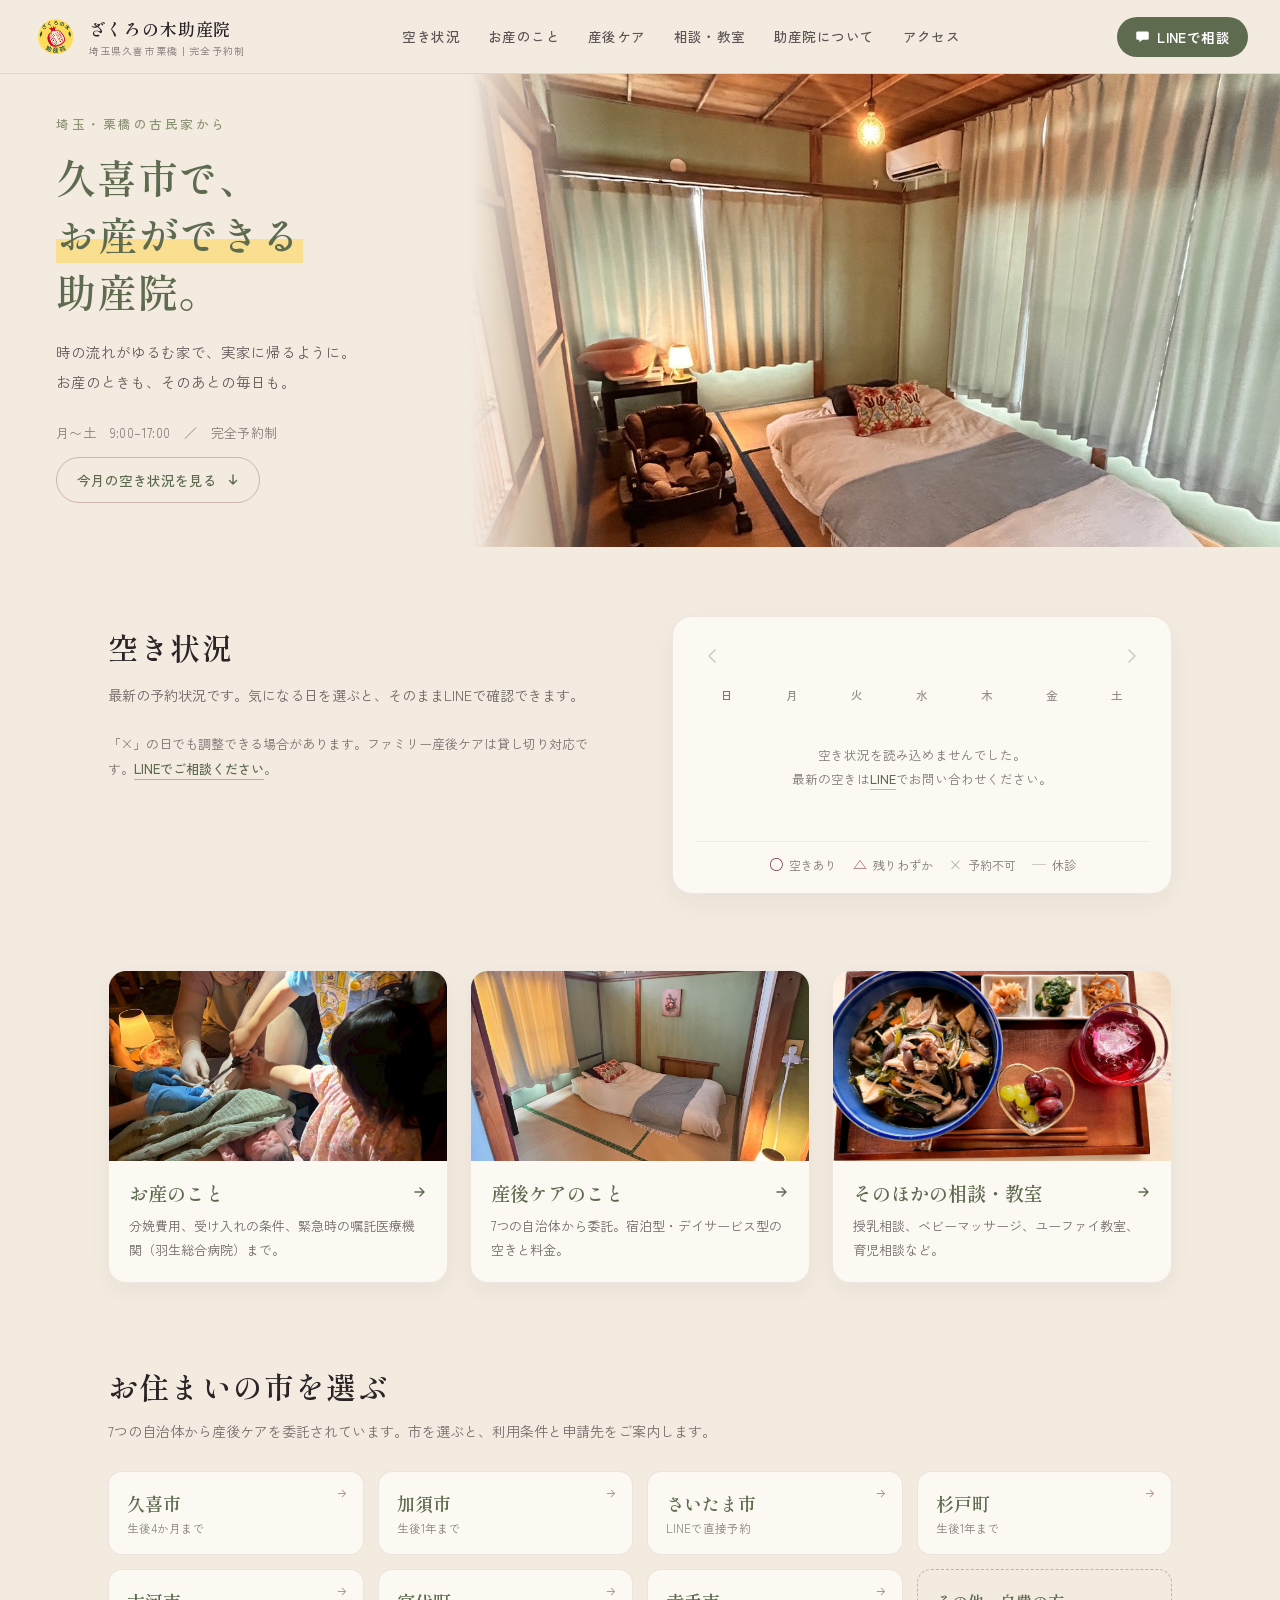
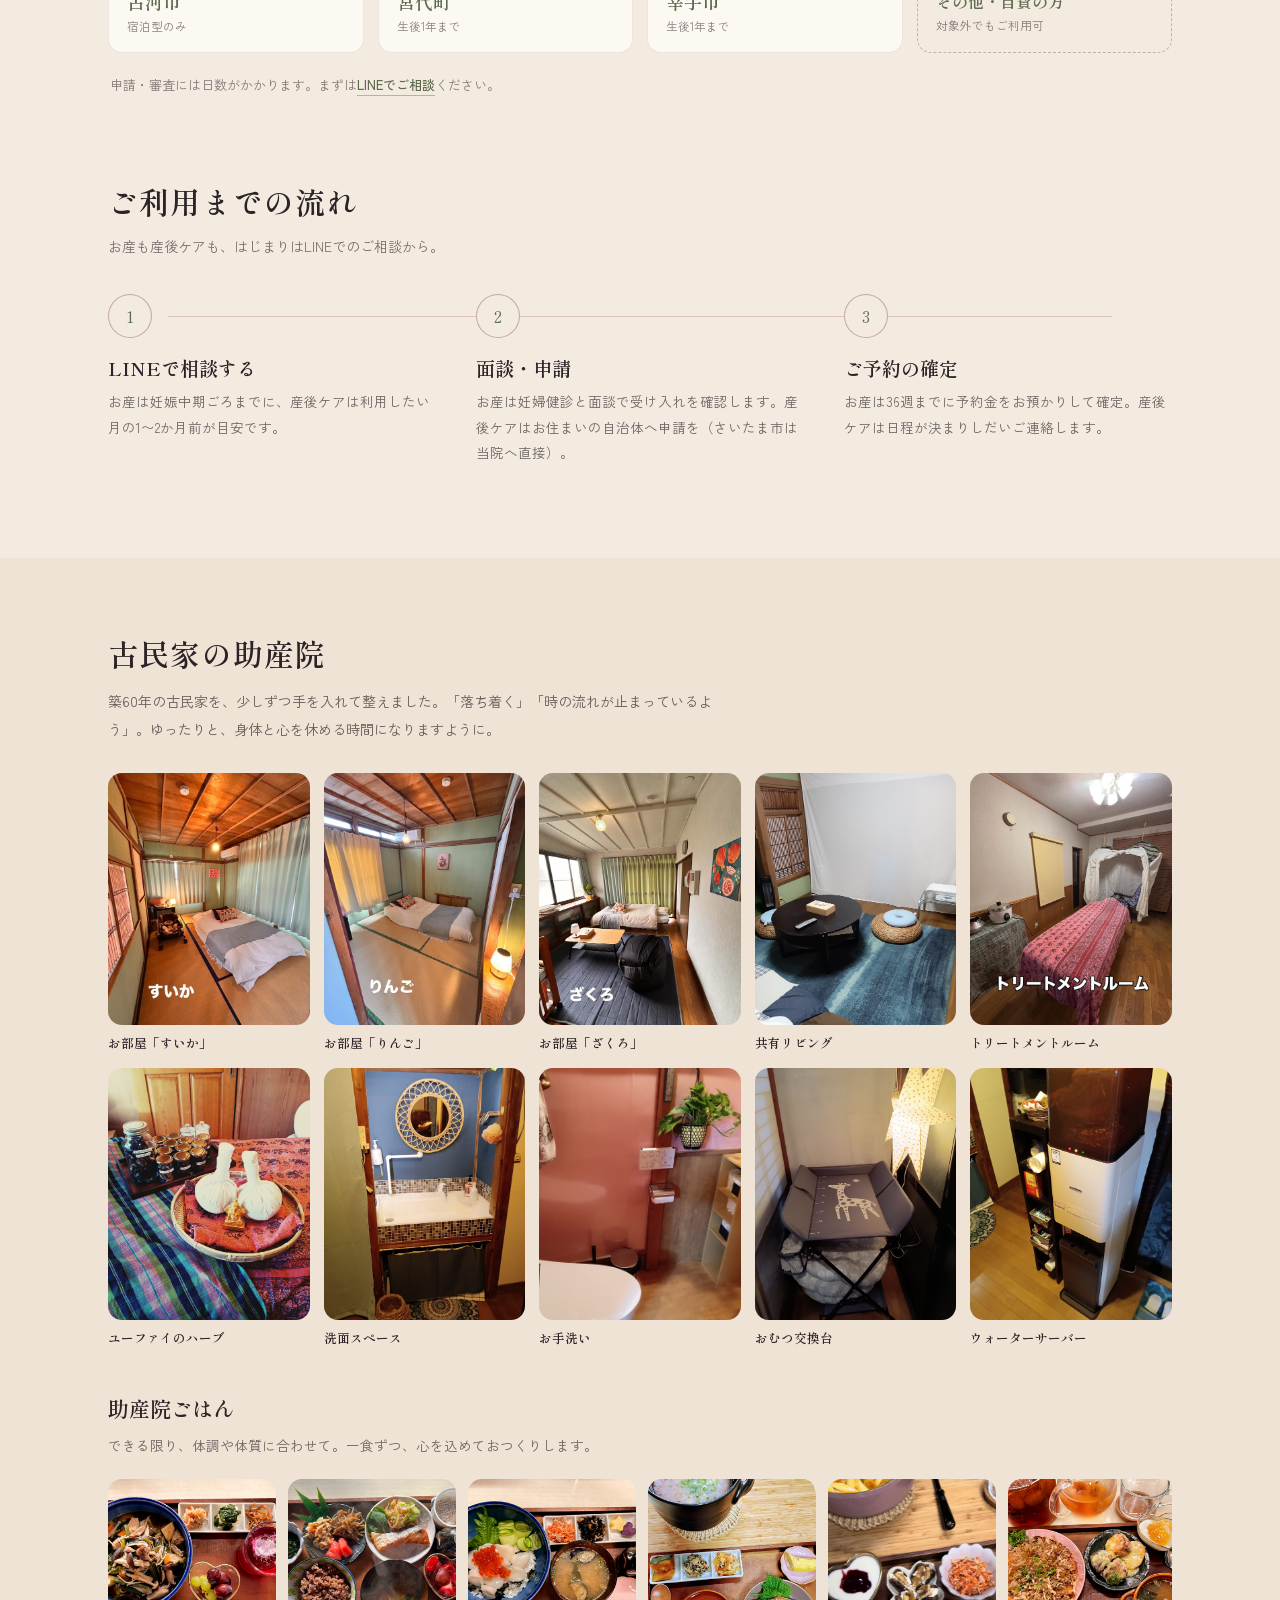
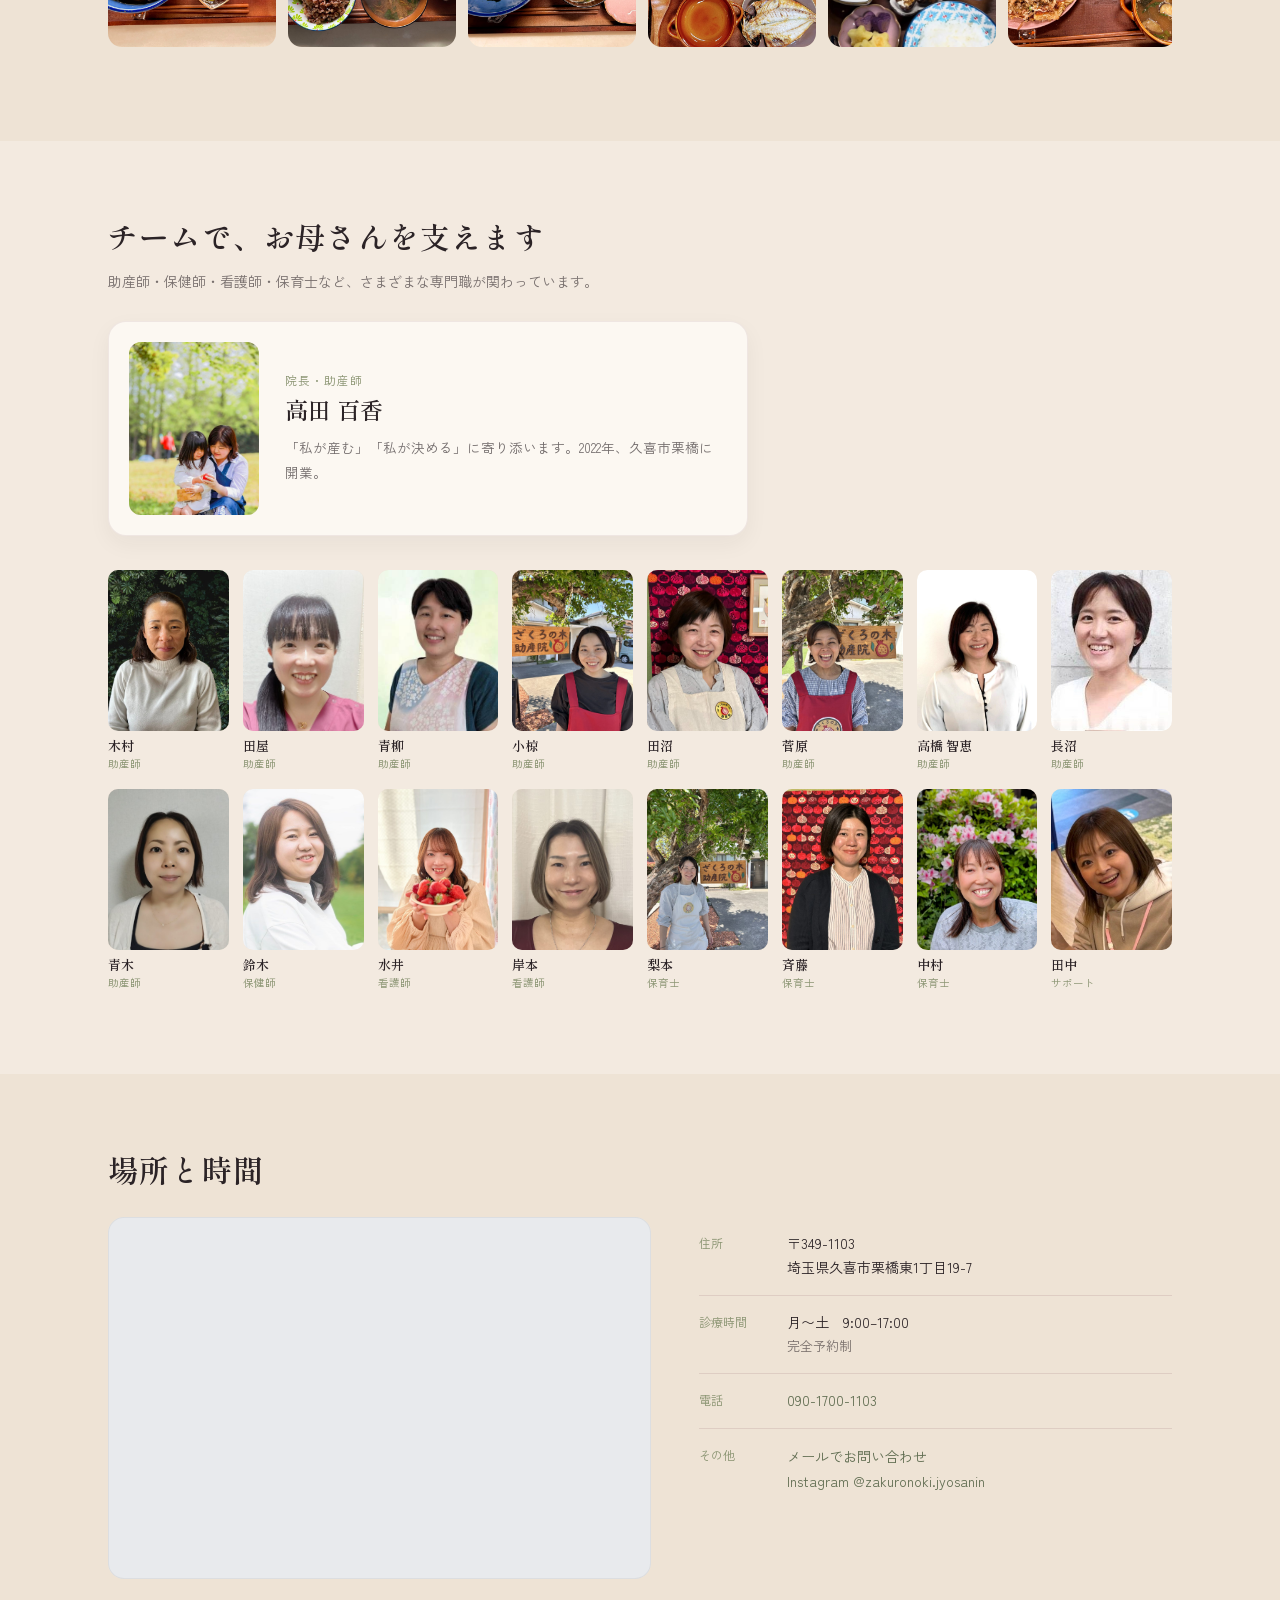
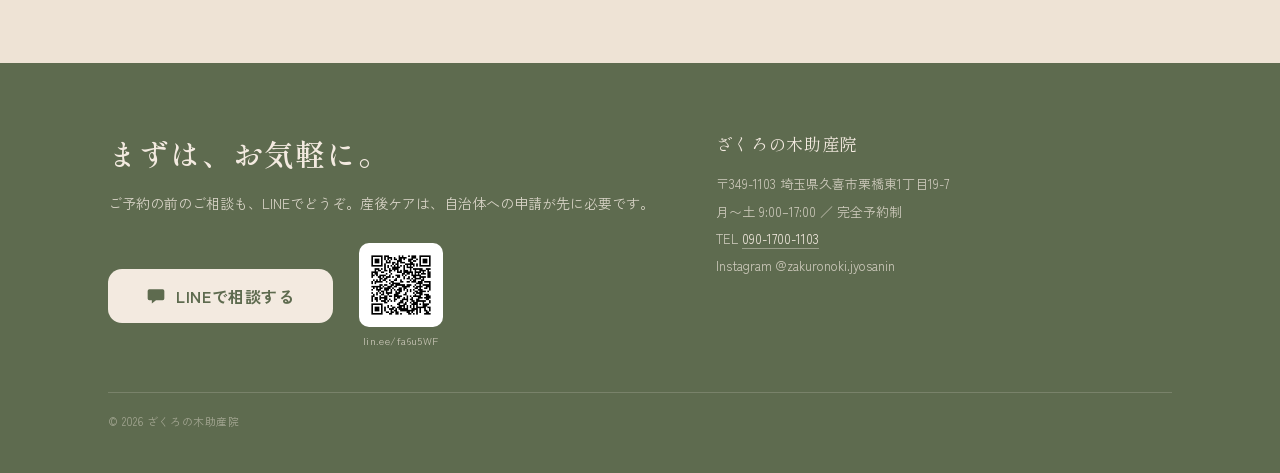
==== commit 83522fbc: "feat: 空き状況カレンダーをGoogle Calendar連携に切り替え - GET /api/availability (Vercel Function): 公開カレンダーの終日予定を   日別" ====
--- a/site/index.html
+++ b/site/index.html
@@ -12,6 +12,7 @@
 <link rel="stylesheet" href="css/base.css">
 <link rel="stylesheet" href="css/home.css">
 <script src="js/hero.js" defer></script>
+<script src="js/calendar-dates.js" defer></script>
 <script src="js/calendar.js" defer></script>
 <script src="js/lightbox.js" defer></script>
 </head>
@@ -64,22 +65,22 @@
     </div>
   </div>
 
-  <!-- ===== 今月の空き状況 ===== -->
+  <!-- ===== 空き状況 ===== -->
   <section id="availability" class="availability">
     <div class="container availability-grid">
       <div class="availability-copy">
-        <h2 class="section-title">今月の空き状況</h2>
+        <h2 class="section-title">空き状況</h2>
         <p class="availability-lead">最新の予約状況です。気になる日を選ぶと、そのままLINEで確認できます。</p>
         <p class="availability-note">「×」の日でも調整できる場合があります。ファミリー産後ケアは貸し切り対応です。<a class="link-underline" href="https://lin.ee/fa6u5WF" target="_blank" rel="noopener">LINEでご相談ください</a>。</p>
       </div>
       <div class="calendar-card">
         <div class="calendar-head">
-          <button class="calendar-nav-btn" type="button" aria-label="前の月" aria-disabled="true">
-            <svg width="8" height="14" viewBox="0 0 8 14" fill="none" aria-hidden="true"><path d="M7 1 1 7l6 6" stroke="rgba(43,35,38,0.4)" stroke-width="1.5" stroke-linecap="round" stroke-linejoin="round"/></svg>
+          <button class="calendar-nav-btn" type="button" data-nav="prev" aria-label="前の月" disabled aria-disabled="true">
+            <svg width="8" height="14" viewBox="0 0 8 14" fill="none" aria-hidden="true"><path d="M7 1 1 7l6 6" stroke="currentColor" stroke-width="1.5" stroke-linecap="round" stroke-linejoin="round"/></svg>
           </button>
-          <div class="calendar-month">2026年 7月</div>
-          <button class="calendar-nav-btn" type="button" aria-label="次の月" aria-disabled="true">
-            <svg width="8" height="14" viewBox="0 0 8 14" fill="none" aria-hidden="true"><path d="M1 1l6 6-6 6" stroke="rgba(43,35,38,0.4)" stroke-width="1.5" stroke-linecap="round" stroke-linejoin="round"/></svg>
+          <div class="calendar-month" aria-live="polite"></div>
+          <button class="calendar-nav-btn" type="button" data-nav="next" aria-label="次の月" disabled aria-disabled="true">
+            <svg width="8" height="14" viewBox="0 0 8 14" fill="none" aria-hidden="true"><path d="M1 1l6 6-6 6" stroke="currentColor" stroke-width="1.5" stroke-linecap="round" stroke-linejoin="round"/></svg>
           </button>
         </div>
         <div class="calendar-weekdays">
@@ -93,6 +94,7 @@
           <div><span class="calendar-mark mark-o">○</span><span>空きあり</span></div>
           <div><span class="calendar-mark mark-few">△</span><span>残りわずか</span></div>
           <div><span class="calendar-mark mark-x">×</span><span>予約不可</span></div>
+          <div><span class="calendar-mark mark-rest">—</span><span>休診</span></div>
         </div>
         <a class="calendar-cta" href="https://lin.ee/fa6u5WF" target="_blank" rel="noopener" hidden>
           <svg width="16" height="16" viewBox="0 0 24 24" fill="#fff" aria-hidden="true"><path d="M4 4h16a2 2 0 0 1 2 2v9a2 2 0 0 1-2 2h-8l-5 4v-4H4a2 2 0 0 1-2-2V6a2 2 0 0 1 2-2z"/></svg>
--- a/site/css/home.css
+++ b/site/css/home.css
@@ -184,6 +184,19 @@
   display: flex;
   align-items: center;
   justify-content: center;
+  color: rgba(43, 35, 38, 0.66);
+  border-radius: 10px;
+  cursor: pointer;
+  transition: background 0.15s ease;
+}
+
+.calendar-nav-btn:hover:not([disabled]) {
+  background: rgba(43, 35, 38, 0.06);
+}
+
+.calendar-nav-btn[disabled] {
+  color: rgba(43, 35, 38, 0.22);
+  cursor: default;
 }
 
 .calendar-month {
@@ -253,6 +266,24 @@
 .mark-few { color: #A26769; }
 .mark-x { color: rgba(43, 35, 38, 0.42); }
 .mark-rest { color: rgba(43, 35, 38, 0.26); }
+
+.calendar-day.is-past .calendar-date,
+.calendar-day.is-past .calendar-mark {
+  color: rgba(43, 35, 38, 0.18);
+}
+
+.calendar-status {
+  grid-column: 1 / -1;
+  padding: 36px 12px;
+  text-align: center;
+  font-size: 12.5px;
+  line-height: 1.9;
+  color: var(--ink-60);
+}
+
+.calendar-status p {
+  margin: 0;
+}
 
 .calendar-legend {
   display: flex;
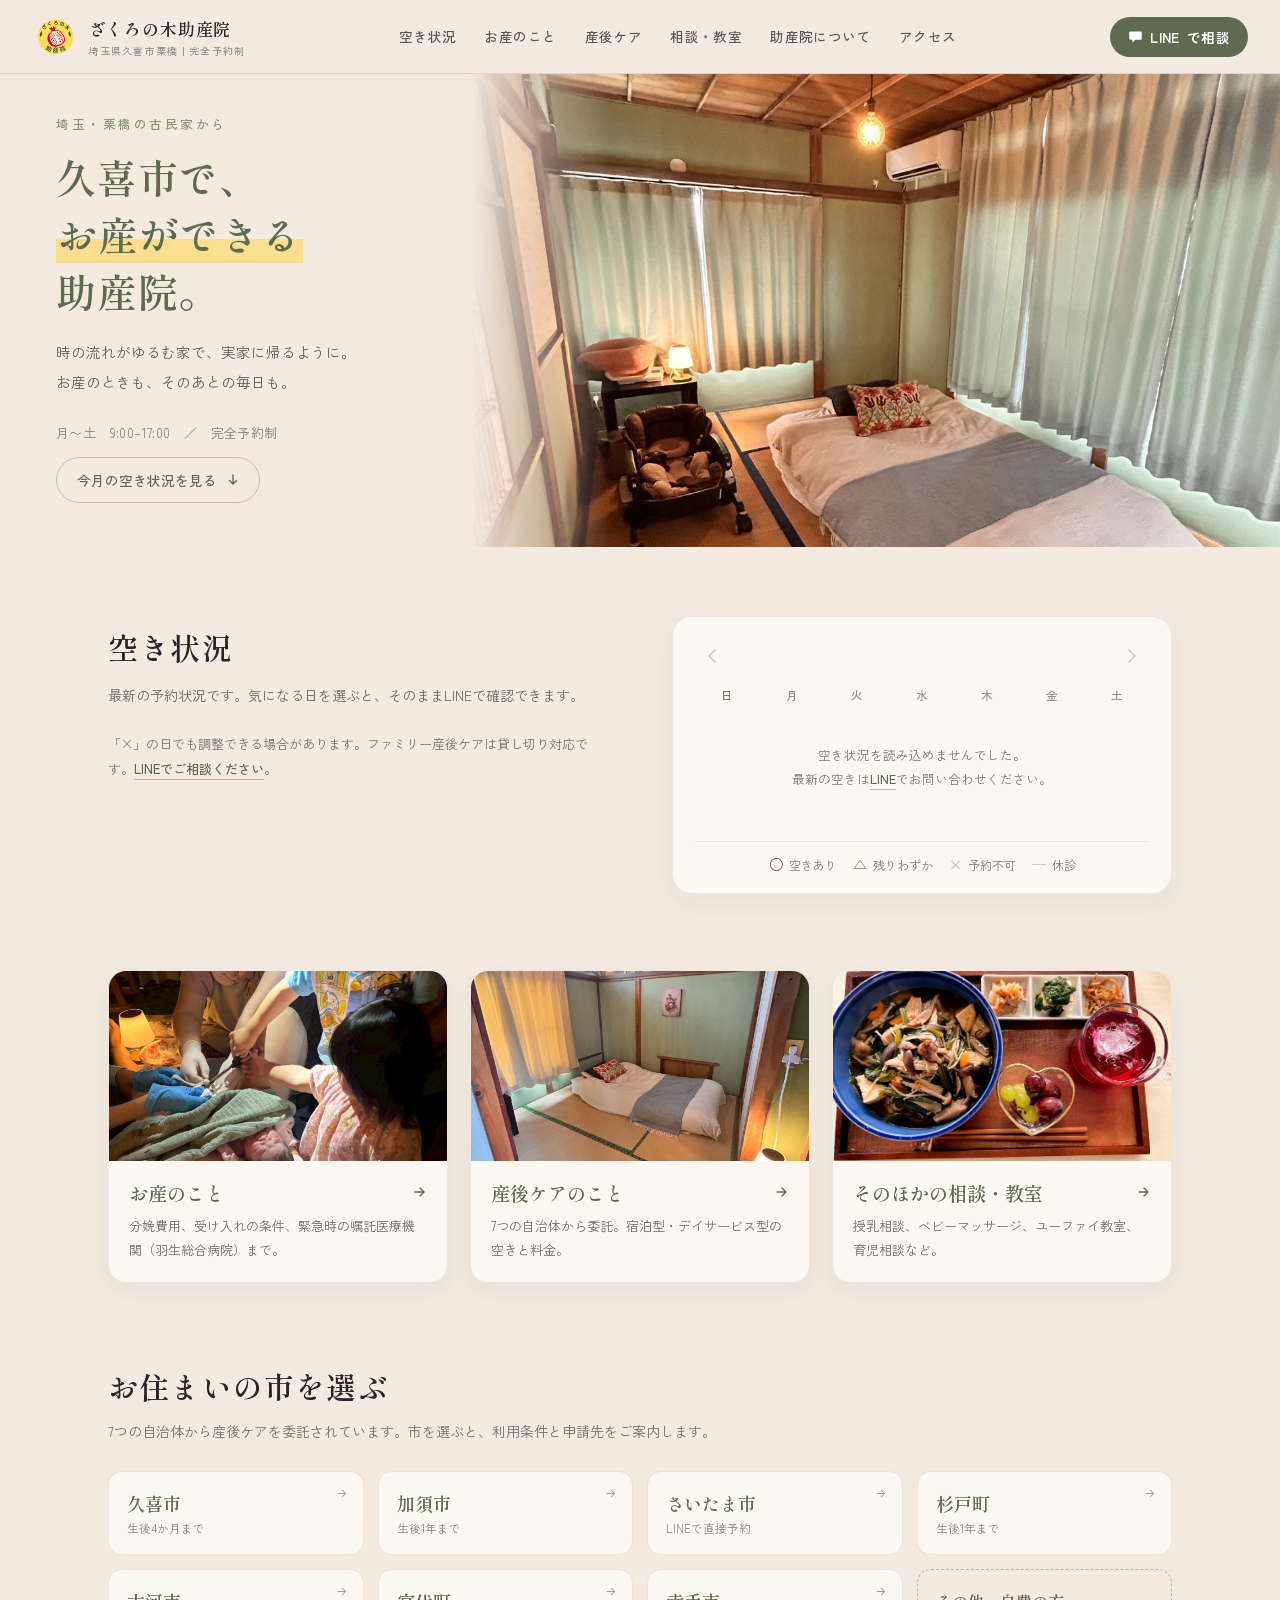
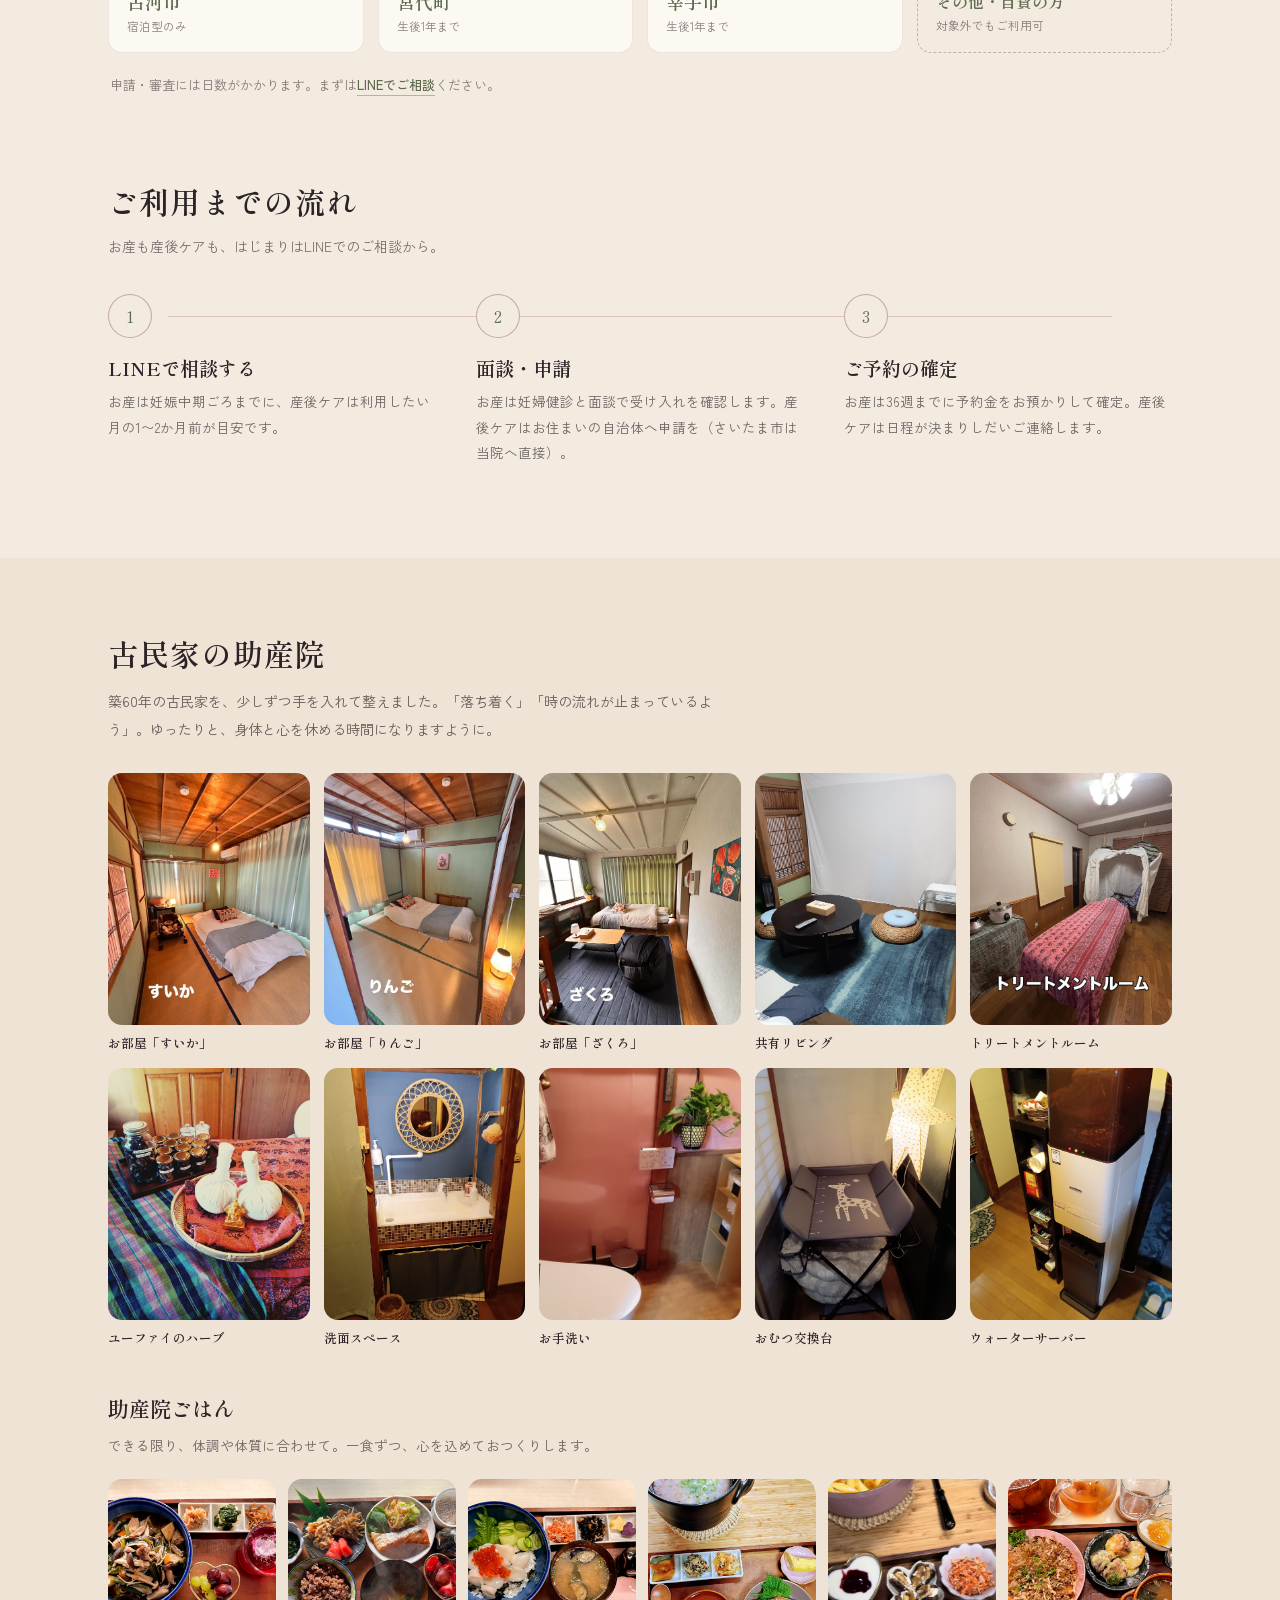
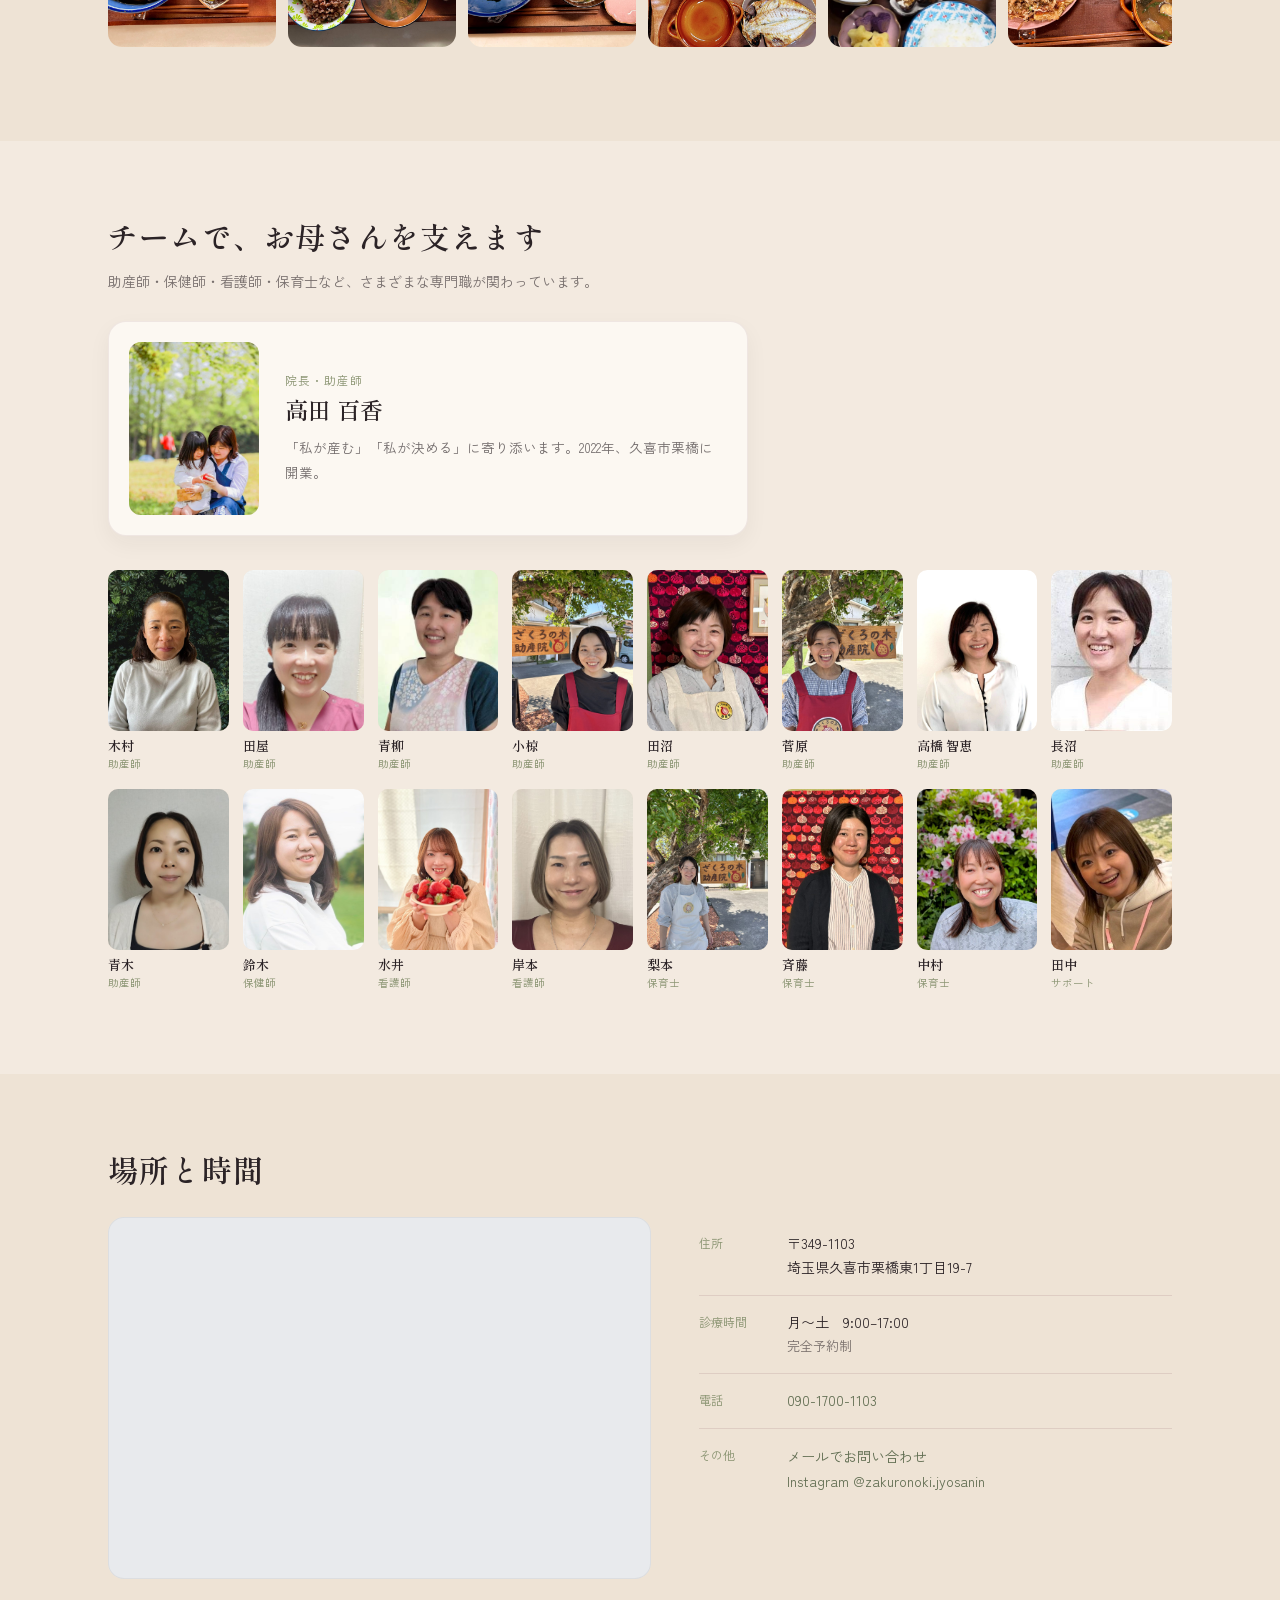
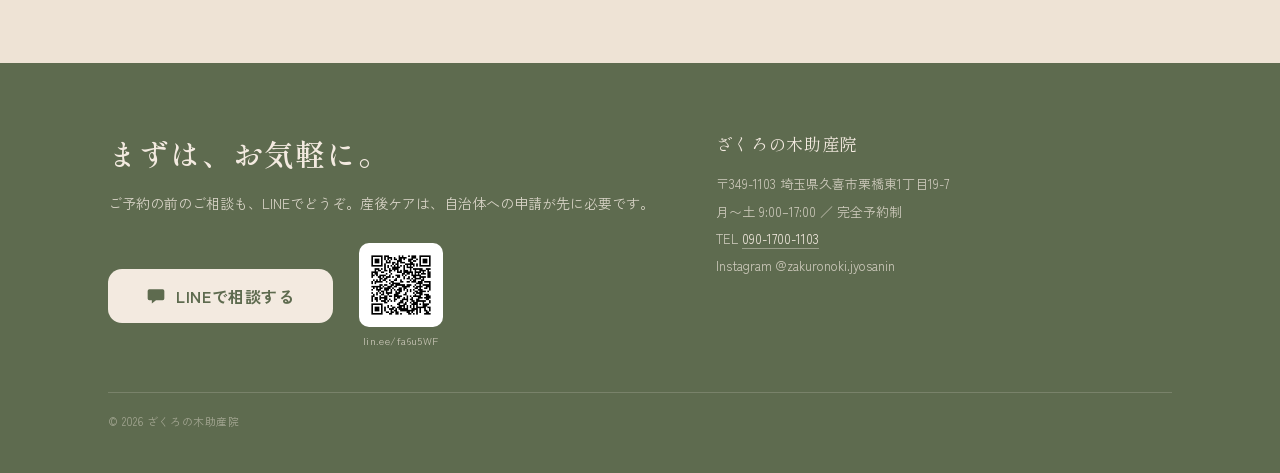
==== commit 166349f1: "feat: モバイル版デザインを実装（レスポンシブ対応） - viewport を width=1320 固定から device-width へ変更、900px以下で   claude.ai/desi" ====
--- a/site/index.html
+++ b/site/index.html
@@ -2,7 +2,7 @@
 <html lang="ja">
 <head>
 <meta charset="utf-8">
-<meta name="viewport" content="width=1320">
+<meta name="viewport" content="width=device-width, initial-scale=1">
 <title>ざくろの木助産院｜埼玉県久喜市</title>
 <meta name="description" content="埼玉県久喜市栗橋の、お産ができる助産院。時の流れがゆるむ古民家で、お産のときも、そのあとの毎日も。産後ケア・母乳相談・各種教室もLINEでご相談ください。">
 <link rel="icon" type="image/png" href="assets/zakuro-icon.png">
@@ -11,12 +11,15 @@
 <link href="https://fonts.googleapis.com/css2?family=Shippori+Mincho:wght@500;600;700&family=Zen+Kaku+Gothic+New:wght@400;500;700&display=swap" rel="stylesheet">
 <link rel="stylesheet" href="css/base.css">
 <link rel="stylesheet" href="css/home.css">
+<link rel="stylesheet" href="css/mobile.css">
+<link rel="stylesheet" href="css/mobile-home.css">
 <script src="js/hero.js" defer></script>
+<script src="js/mobile-nav.js" defer></script>
 <script src="js/calendar-dates.js" defer></script>
 <script src="js/calendar.js" defer></script>
 <script src="js/lightbox.js" defer></script>
 </head>
-<body>
+<body class="page-home">
 
 <header class="site-header">
   <a class="brand" href="./">
@@ -36,8 +39,11 @@
   </nav>
   <a class="btn-line" href="https://lin.ee/fa6u5WF" target="_blank" rel="noopener">
     <svg width="15" height="15" viewBox="0 0 24 24" fill="#fff" aria-hidden="true"><path d="M4 4h16a2 2 0 0 1 2 2v9a2 2 0 0 1-2 2h-8l-5 4v-4H4a2 2 0 0 1-2-2V6a2 2 0 0 1 2-2z"/></svg>
-    LINEで相談
+    LINE<span class="btn-line-suffix">で相談</span>
   </a>
+  <button class="header-menu-btn" type="button" aria-label="メニュー" aria-expanded="false" aria-controls="site-drawer" data-drawer-open>
+    <span></span><span></span><span></span>
+  </button>
 </header>
 
 <main>
@@ -197,7 +203,7 @@
   </section>
 
   <!-- ===== ご利用までの流れ ===== -->
-  <section class="flow">
+  <section id="flow" class="flow">
     <div class="container">
       <h2 class="section-title">ご利用までの流れ</h2>
       <p class="flow-lead">お産も産後ケアも、はじまりはLINEでのご相談から。</p>
@@ -480,5 +486,46 @@
   </div>
 </div>
 
+<!-- ===== モバイルドロワーメニュー（全4ページで同一に保つこと） ===== -->
+<div class="drawer" id="site-drawer" hidden>
+  <div class="drawer-overlay" data-drawer-close></div>
+  <div class="drawer-panel" role="dialog" aria-modal="true" aria-label="メニュー">
+    <div class="drawer-head">
+      <img src="assets/zakuro-icon.png" alt="ざくろの木助産院">
+      <button class="drawer-close" type="button" aria-label="閉じる" data-drawer-close>
+        <svg width="20" height="20" viewBox="0 0 20 20" fill="none" aria-hidden="true"><path d="M4 4l12 12M16 4L4 16" stroke="#2B2326" stroke-width="1.6" stroke-linecap="round"/></svg>
+      </button>
+    </div>
+    <nav class="drawer-nav" aria-label="メニュー">
+      <a href="./#availability"><span>今月の空き状況</span><svg width="14" height="14" viewBox="0 0 16 16" fill="none" aria-hidden="true"><path d="M6 3l5 5-5 5" stroke="var(--accent2)" stroke-width="1.4" stroke-linecap="round" stroke-linejoin="round"/></svg></a>
+      <a href="birth.html"><span>分娩費用</span><svg width="14" height="14" viewBox="0 0 16 16" fill="none" aria-hidden="true"><path d="M6 3l5 5-5 5" stroke="var(--accent2)" stroke-width="1.4" stroke-linecap="round" stroke-linejoin="round"/></svg></a>
+      <a href="care.html"><span>産後ケア</span><svg width="14" height="14" viewBox="0 0 16 16" fill="none" aria-hidden="true"><path d="M6 3l5 5-5 5" stroke="var(--accent2)" stroke-width="1.4" stroke-linecap="round" stroke-linejoin="round"/></svg></a>
+      <a href="services.html"><span>サービス内容</span><svg width="14" height="14" viewBox="0 0 16 16" fill="none" aria-hidden="true"><path d="M6 3l5 5-5 5" stroke="var(--accent2)" stroke-width="1.4" stroke-linecap="round" stroke-linejoin="round"/></svg></a>
+      <a href="./#flow"><span>ご利用までの流れ</span><svg width="14" height="14" viewBox="0 0 16 16" fill="none" aria-hidden="true"><path d="M6 3l5 5-5 5" stroke="var(--accent2)" stroke-width="1.4" stroke-linecap="round" stroke-linejoin="round"/></svg></a>
+      <a href="./#about"><span>助産院について</span><svg width="14" height="14" viewBox="0 0 16 16" fill="none" aria-hidden="true"><path d="M6 3l5 5-5 5" stroke="var(--accent2)" stroke-width="1.4" stroke-linecap="round" stroke-linejoin="round"/></svg></a>
+      <a href="./#staff"><span>スタッフ紹介</span><svg width="14" height="14" viewBox="0 0 16 16" fill="none" aria-hidden="true"><path d="M6 3l5 5-5 5" stroke="var(--accent2)" stroke-width="1.4" stroke-linecap="round" stroke-linejoin="round"/></svg></a>
+      <a href="./#access"><span>アクセス</span><svg width="14" height="14" viewBox="0 0 16 16" fill="none" aria-hidden="true"><path d="M6 3l5 5-5 5" stroke="var(--accent2)" stroke-width="1.4" stroke-linecap="round" stroke-linejoin="round"/></svg></a>
+    </nav>
+    <div class="drawer-foot">
+      <a class="drawer-line" href="https://lin.ee/fa6u5WF" target="_blank" rel="noopener">
+        <svg width="19" height="19" viewBox="0 0 24 24" fill="#fff" aria-hidden="true"><path d="M4 4h16a2 2 0 0 1 2 2v9a2 2 0 0 1-2 2h-8l-5 4v-4H4a2 2 0 0 1-2-2V6a2 2 0 0 1 2-2z"/></svg>
+        LINEで相談する
+      </a>
+      <div class="drawer-contacts">
+        <a href="tel:09017001103">TEL　090-1700-1103</a>
+        <a href="https://www.instagram.com/zakuronoki.jyosanin" target="_blank" rel="noopener">Instagram　@zakuronoki.jyosanin</a>
+      </div>
+    </div>
+  </div>
+</div>
+
+<!-- ===== モバイル追従LINE CTA ===== -->
+<div class="mobile-cta">
+  <a href="https://lin.ee/fa6u5WF" target="_blank" rel="noopener">
+    <svg width="20" height="20" viewBox="0 0 24 24" fill="#fff" aria-hidden="true"><path d="M4 4h16a2 2 0 0 1 2 2v9a2 2 0 0 1-2 2h-8l-5 4v-4H4a2 2 0 0 1-2-2V6a2 2 0 0 1 2-2z"/></svg>
+    LINEで相談する
+  </a>
+</div>
+
 </body>
 </html>
--- a/site/css/base.css
+++ b/site/css/base.css
@@ -91,6 +91,14 @@
   margin: 0 auto;
 }
 
+/* モバイル専用要素（実体は css/mobile*.css で定義） */
+.header-menu-btn,
+.mobile-cta,
+.page-back,
+.page-menu {
+  display: none;
+}
+
 .section-title {
   font-family: var(--serif);
   font-size: 30px;
@@ -202,6 +210,33 @@
   color: #fff;
 }
 
+/* viewport が device-width になったため、中間幅ではナビを詰めて収める。
+   900px 以下は css/mobile*.css のモバイルレイアウトが上書きする */
+@media (max-width: 1180px) {
+  .site-header {
+    gap: 14px;
+    padding: 0 20px;
+  }
+
+  .site-nav {
+    gap: 15px;
+  }
+
+  .brand-sub {
+    display: none;
+  }
+}
+
+@media (max-width: 1000px) {
+  .site-nav {
+    gap: 11px;
+  }
+
+  .site-nav a {
+    font-size: 12.5px;
+  }
+}
+
 /* ===== フッター ===== */
 
 .site-footer {
--- a/site/css/mobile.css
+++ b/site/css/mobile.css
@@ -0,0 +1,336 @@
+/* ざくろの木助産院 — モバイル共通（ヘッダー・ドロワー・追従CTA・フッター） */
+
+/* ドロワーはモバイル専用。開いたまま画面を広げた場合の残留を防ぐ */
+@media (min-width: 901px) {
+  .drawer {
+    display: none !important;
+  }
+}
+
+@media (max-width: 900px) {
+
+  @keyframes drawer-in {
+    from { transform: translateX(100%); }
+    to { transform: translateX(0); }
+  }
+
+  /* ===== ヘッダー ===== */
+
+  /* サブページはバナー上の戻る・メニューボタンに置き換える */
+  .page-sub .site-header {
+    display: none;
+  }
+
+  /* ホームはヒーローに重ねる透明ヘッダー。スクロール後は固定ヘッダーに切り替わる */
+  .page-home .site-header {
+    position: absolute;
+    top: 0;
+    left: 0;
+    right: 0;
+    height: auto;
+    gap: 10px;
+    padding: 12px 12px 8px 20px;
+    background: transparent;
+    border-bottom: none;
+  }
+
+  .page-home .site-header.is-stuck {
+    position: fixed;
+    padding: 8px 12px 8px 20px;
+    background: rgba(243, 234, 224, 0.92);
+    -webkit-backdrop-filter: blur(14px);
+    backdrop-filter: blur(14px);
+    border-bottom: 1px solid var(--line-mid);
+    animation: drawer-fade 0.22s ease;
+  }
+
+  .brand {
+    gap: 9px;
+  }
+
+  .brand img {
+    height: 36px;
+  }
+
+  .site-header.is-stuck .brand img {
+    height: 28px;
+  }
+
+  .brand-name {
+    font-size: 15px;
+  }
+
+  .site-header.is-stuck .brand-name {
+    font-size: 14px;
+  }
+
+  .brand-sub {
+    display: none;
+  }
+
+  .site-nav {
+    display: none;
+  }
+
+  .btn-line {
+    gap: 5px;
+    padding: 8px 12px;
+    font-size: 12.5px;
+  }
+
+  .btn-line-suffix {
+    display: none;
+  }
+
+  .header-menu-btn {
+    display: flex;
+    flex-direction: column;
+    align-items: center;
+    justify-content: center;
+    gap: 5px;
+    width: 40px;
+    height: 40px;
+    padding: 0;
+    border: none;
+    background: transparent;
+    cursor: pointer;
+  }
+
+  .header-menu-btn span {
+    display: block;
+    width: 22px;
+    height: 1.5px;
+    background: var(--ink);
+  }
+
+  /* ===== ドロワーメニュー ===== */
+
+  .drawer {
+    position: fixed;
+    inset: 0;
+    z-index: 80;
+  }
+
+  .drawer[hidden] {
+    display: none;
+  }
+
+  body.drawer-open {
+    overflow: hidden;
+  }
+
+  .drawer-overlay {
+    position: absolute;
+    inset: 0;
+    background: rgba(40, 18, 26, 0.45);
+    animation: drawer-fade 0.24s ease;
+  }
+
+  .drawer-panel {
+    position: absolute;
+    top: 0;
+    right: 0;
+    bottom: 0;
+    width: 84%;
+    max-width: 320px;
+    background: var(--paper);
+    box-shadow: -14px 0 44px rgba(40, 18, 26, 0.32);
+    display: flex;
+    flex-direction: column;
+    animation: drawer-in 0.28s cubic-bezier(0.4, 0, 0.2, 1);
+  }
+
+  .drawer-head {
+    display: flex;
+    align-items: center;
+    justify-content: space-between;
+    padding: 18px 22px 12px;
+  }
+
+  .drawer-head img {
+    height: 34px;
+    width: auto;
+    display: block;
+  }
+
+  .drawer-close {
+    width: 38px;
+    height: 38px;
+    padding: 0;
+    border: none;
+    background: transparent;
+    display: flex;
+    align-items: center;
+    justify-content: center;
+    cursor: pointer;
+  }
+
+  .drawer-nav {
+    flex: 1;
+    overflow-y: auto;
+    padding: 8px 10px;
+  }
+
+  .drawer-nav a {
+    display: flex;
+    align-items: center;
+    justify-content: space-between;
+    gap: 10px;
+    padding: 15px 14px;
+    border-bottom: 1px solid rgba(109, 46, 70, 0.1);
+  }
+
+  .drawer-nav a span {
+    font-family: var(--serif);
+    font-size: 16px;
+    font-weight: 500;
+    color: var(--ink);
+    letter-spacing: 0.02em;
+  }
+
+  .drawer-nav a:hover span,
+  .drawer-nav a:active span {
+    color: var(--accent);
+  }
+
+  .drawer-foot {
+    padding: 16px 22px 24px;
+    padding-bottom: max(24px, env(safe-area-inset-bottom));
+    border-top: 1px solid var(--line-mid);
+  }
+
+  .drawer-line {
+    display: flex;
+    align-items: center;
+    justify-content: center;
+    gap: 9px;
+    height: 50px;
+    background: var(--accent);
+    color: #fff;
+    border-radius: 13px;
+    font-size: 15px;
+    font-weight: 600;
+    letter-spacing: 0.04em;
+    margin-bottom: 16px;
+  }
+
+  .drawer-line:hover {
+    color: #fff;
+  }
+
+  .drawer-contacts {
+    display: flex;
+    flex-direction: column;
+    gap: 7px;
+    font-size: 12.5px;
+  }
+
+  .drawer-contacts a {
+    color: rgba(43, 35, 38, 0.7);
+  }
+
+  /* ===== 追従LINE CTA ===== */
+
+  .mobile-cta {
+    display: block;
+    position: fixed;
+    left: 0;
+    right: 0;
+    bottom: 0;
+    z-index: 60;
+    padding: 10px 22px 14px;
+    padding-bottom: max(14px, env(safe-area-inset-bottom));
+    background: var(--paper);
+    border-top: 1px solid var(--line-mid);
+    box-shadow: 0 -8px 22px rgba(43, 35, 38, 0.09);
+    transform: translateY(0);
+    transition: transform 0.3s ease;
+  }
+
+  .mobile-cta.is-hidden {
+    transform: translateY(115%);
+  }
+
+  .mobile-cta a {
+    display: flex;
+    align-items: center;
+    justify-content: center;
+    gap: 9px;
+    height: 50px;
+    background: var(--accent);
+    color: #fff;
+    border-radius: 14px;
+    font-size: 15.5px;
+    font-weight: 600;
+    letter-spacing: 0.04em;
+    box-shadow: 0 8px 18px rgba(109, 46, 70, 0.28);
+  }
+
+  .mobile-cta a:hover {
+    color: #fff;
+  }
+
+  /* ===== フッター ===== */
+
+  .site-footer {
+    padding: 42px 26px 104px;
+  }
+
+  .footer-grid {
+    display: flex;
+    flex-direction: column;
+    align-items: stretch;
+    gap: 0;
+  }
+
+  .footer-title {
+    font-size: 26px;
+    margin-bottom: 12px;
+  }
+
+  .footer-lead {
+    font-size: 13px;
+    line-height: 1.9;
+    margin-bottom: 22px;
+  }
+
+  .footer-line-row {
+    display: block;
+  }
+
+  .btn-line-big {
+    display: flex;
+    width: 100%;
+    height: 54px;
+    padding: 0;
+  }
+
+  .footer-qr {
+    display: none;
+  }
+
+  .footer-grid > div:last-child {
+    margin-top: 28px;
+    padding-top: 20px;
+    border-top: 1px solid rgba(243, 234, 224, 0.18);
+  }
+
+  .footer-org {
+    font-size: 15px;
+    margin-bottom: 12px;
+  }
+
+  .footer-info {
+    font-size: 12px;
+    line-height: 2;
+  }
+
+  .footer-rule {
+    display: none;
+  }
+
+  .footer-copy {
+    font-size: 10.5px;
+    margin-top: 24px;
+  }
+}
--- a/site/css/mobile-home.css
+++ b/site/css/mobile-home.css
@@ -0,0 +1,468 @@
+/* ざくろの木助産院 — トップページ（モバイル） */
+
+@media (max-width: 900px) {
+
+  .section-title {
+    font-size: 24px;
+    margin-bottom: 8px;
+  }
+
+  /* ===== ヒーロー ===== */
+
+  .hero {
+    display: flex;
+    flex-direction: column-reverse;
+    height: auto;
+    max-width: none;
+  }
+
+  .hero-media {
+    height: 366px;
+  }
+
+  /* 上端はヘッダーの可読性、下端はキャッチコピーへのなじませ */
+  .hero-media::before {
+    content: '';
+    position: absolute;
+    top: 0;
+    left: 0;
+    right: 0;
+    height: 150px;
+    background: linear-gradient(to bottom, rgba(243, 234, 224, 0.92), rgba(243, 234, 224, 0));
+    pointer-events: none;
+    z-index: 1;
+  }
+
+  .hero-media::after {
+    content: '';
+    position: absolute;
+    bottom: 0;
+    left: 0;
+    right: 0;
+    height: 120px;
+    background: linear-gradient(to top, var(--paper), rgba(243, 234, 224, 0));
+    pointer-events: none;
+    z-index: 1;
+  }
+
+  .hero-fade {
+    display: none;
+  }
+
+  .hero-copy {
+    padding: 20px 26px 30px;
+  }
+
+  .hero-eyebrow {
+    font-size: 11.5px;
+    letter-spacing: 0.18em;
+    margin-bottom: 12px;
+  }
+
+  .hero-title {
+    font-size: 29px;
+    line-height: 1.38;
+    margin-bottom: 15px;
+  }
+
+  .hero-title .marker {
+    background: linear-gradient(transparent 56%, rgba(255, 216, 96, 0.62) 56%);
+  }
+
+  .hero-lead {
+    font-size: 13.5px;
+    line-height: 1.95;
+    margin-bottom: 16px;
+  }
+
+  .hero-hours {
+    font-size: 12.5px;
+    margin-bottom: 13px;
+  }
+
+  .btn-availability {
+    gap: 9px;
+    padding: 10px 16px;
+    font-size: 12.5px;
+  }
+
+  /* ===== 今月の空き状況 ===== */
+
+  .availability {
+    padding: 8px 22px 32px;
+    scroll-margin-top: 64px;
+  }
+
+  /* 見出し→カード→注記の縦並びに組み替える（PCの align-items: start を打ち消す） */
+  .availability-grid {
+    display: flex;
+    flex-direction: column;
+    align-items: stretch;
+    gap: 0;
+  }
+
+  .availability-copy {
+    display: contents;
+  }
+
+  .availability-copy .section-title {
+    order: 1;
+    padding-top: 0;
+    margin-bottom: 8px;
+  }
+
+  .availability-lead {
+    order: 2;
+    font-size: 12.5px;
+    line-height: 1.8;
+    color: var(--ink-60);
+    margin-bottom: 16px;
+  }
+
+  .calendar-card {
+    order: 3;
+    padding: 18px 16px 16px;
+  }
+
+  .availability-note {
+    order: 4;
+    font-size: 12px;
+    line-height: 1.85;
+    margin: 14px 2px 0;
+  }
+
+  .calendar-month {
+    font-size: 17px;
+  }
+
+  .calendar-day {
+    aspect-ratio: 1 / 1.12;
+  }
+
+  .calendar-date {
+    font-size: 10px;
+  }
+
+  .calendar-legend {
+    gap: 14px;
+  }
+
+  .calendar-legend span:last-child {
+    font-size: 11.5px;
+  }
+
+  .calendar-cta {
+    margin-top: 13px;
+    height: 46px;
+    font-size: 13.5px;
+  }
+
+  /* ===== 3つの入口 ===== */
+
+  .entrances {
+    padding: 10px 22px 36px;
+  }
+
+  .entrances-grid {
+    display: flex;
+    flex-direction: column;
+    gap: 14px;
+  }
+
+  .entrance-thumb {
+    aspect-ratio: 20 / 9;
+  }
+
+  .entrance-body {
+    padding: 15px 17px 16px;
+  }
+
+  .entrance-title {
+    font-size: 18px;
+  }
+
+  .entrance-desc {
+    font-size: 12.5px;
+    line-height: 1.75;
+    margin-top: 7px;
+  }
+
+  /* ===== お住まいの市を選ぶ ===== */
+
+  .towns {
+    padding: 4px 22px 38px;
+  }
+
+  .towns-lead {
+    font-size: 12.5px;
+    line-height: 1.8;
+    margin-bottom: 18px;
+  }
+
+  .towns-grid {
+    grid-template-columns: 1fr 1fr;
+    gap: 10px;
+  }
+
+  .town-card {
+    gap: 3px;
+    min-height: 74px;
+    padding: 12px 14px;
+  }
+
+  .town-card svg {
+    top: 13px;
+    right: 13px;
+  }
+
+  .town-name {
+    font-size: 16px;
+  }
+
+  .town-hint {
+    font-size: 10.5px;
+  }
+
+  .town-card--other .town-name {
+    font-size: 15px;
+  }
+
+  .towns-note {
+    font-size: 12px;
+    line-height: 1.8;
+    margin-top: 16px;
+  }
+
+  /* ===== ご利用までの流れ ===== */
+
+  .flow {
+    padding: 2px 22px 42px;
+    scroll-margin-top: 64px;
+  }
+
+  .flow-lead {
+    font-size: 12.5px;
+    line-height: 1.8;
+    margin-bottom: 20px;
+  }
+
+  .flow-line {
+    display: none;
+  }
+
+  .flow-steps {
+    display: block;
+  }
+
+  /* 横並びから縦のタイムラインへ */
+  .flow-step {
+    position: relative;
+    padding: 0 0 26px 52px;
+  }
+
+  .flow-step:last-child {
+    padding-bottom: 0;
+  }
+
+  .flow-step:not(:last-child)::before {
+    content: '';
+    position: absolute;
+    left: 18px;
+    top: 42px;
+    bottom: 6px;
+    width: 1px;
+    background: rgba(109, 46, 70, 0.18);
+  }
+
+  .flow-num {
+    position: absolute;
+    left: 0;
+    top: 0;
+    width: 36px;
+    height: 36px;
+    font-size: 14px;
+    margin: 0;
+  }
+
+  .flow-step h3 {
+    font-size: 17px;
+    margin: 7px 0 6px;
+  }
+
+  .flow-step p {
+    font-size: 12.5px;
+    line-height: 1.8;
+  }
+
+  /* ===== 助産院について ===== */
+
+  .about {
+    padding: 38px 22px 40px;
+    scroll-margin-top: 64px;
+  }
+
+  .about .section-title {
+    margin-bottom: 10px;
+  }
+
+  .about-lead {
+    font-size: 13px;
+    line-height: 1.9;
+    margin-bottom: 20px;
+  }
+
+  .gallery-grid {
+    grid-template-columns: 1fr 1fr;
+    gap: 10px;
+    margin-bottom: 30px;
+  }
+
+  .gallery-label {
+    margin-top: 7px;
+    font-size: 12px;
+  }
+
+  .meals-title {
+    font-size: 18px;
+    margin-bottom: 8px;
+  }
+
+  .meals-lead {
+    font-size: 12.5px;
+    line-height: 1.85;
+    margin-bottom: 14px;
+  }
+
+  .meals-strip {
+    gap: 10px;
+    margin: 0 -22px;
+    padding: 2px 22px 10px;
+  }
+
+  .meal-item {
+    width: 150px;
+  }
+
+  /* ===== スタッフ ===== */
+
+  .staff {
+    padding: 34px 22px 38px;
+    scroll-margin-top: 64px;
+  }
+
+  .staff-lead {
+    font-size: 12.5px;
+    line-height: 1.8;
+    margin-bottom: 18px;
+  }
+
+  .director-card {
+    gap: 14px;
+    padding: 14px;
+    margin-bottom: 20px;
+  }
+
+  .director-photo {
+    width: 96px;
+  }
+
+  .director-role {
+    font-size: 10.5px;
+  }
+
+  .director-name {
+    font-size: 19px;
+    margin: 3px 0 7px;
+  }
+
+  .director-bio {
+    font-size: 12px;
+    line-height: 1.7;
+  }
+
+  .staff-grid {
+    grid-template-columns: repeat(3, 1fr);
+    gap: 14px 10px;
+  }
+
+  .staff-role {
+    font-size: 10px;
+  }
+
+  /* ===== 場所と時間 ===== */
+
+  .access {
+    padding: 38px 22px 40px;
+    scroll-margin-top: 64px;
+  }
+
+  .access .section-title {
+    margin-bottom: 16px;
+  }
+
+  .access-grid {
+    display: flex;
+    flex-direction: column;
+    align-items: stretch;
+    gap: 0;
+  }
+
+  .access-map {
+    margin-bottom: 20px;
+  }
+
+  .access-row {
+    gap: 14px;
+    padding: 13px 0;
+  }
+
+  .access-label {
+    width: 62px;
+    font-size: 11px;
+  }
+
+  .access-value {
+    font-size: 13px;
+    line-height: 1.6;
+  }
+
+  .access-value .muted {
+    font-size: 12px;
+  }
+
+  /* ===== フォトライトボックス ===== */
+
+  .lightbox-head {
+    padding: 14px 18px 8px;
+  }
+
+  .lightbox-label {
+    font-size: 14px;
+  }
+
+  .lightbox-img {
+    max-width: 100%;
+  }
+
+  .lightbox-prev,
+  .lightbox-next {
+    width: 34%;
+  }
+
+  .lightbox-prev {
+    padding-left: 10px;
+  }
+
+  .lightbox-next {
+    padding-right: 10px;
+  }
+
+  .lightbox-thumbs {
+    padding: 2px 18px;
+  }
+
+  .lightbox-thumb {
+    width: 52px;
+    height: 52px;
+  }
+}
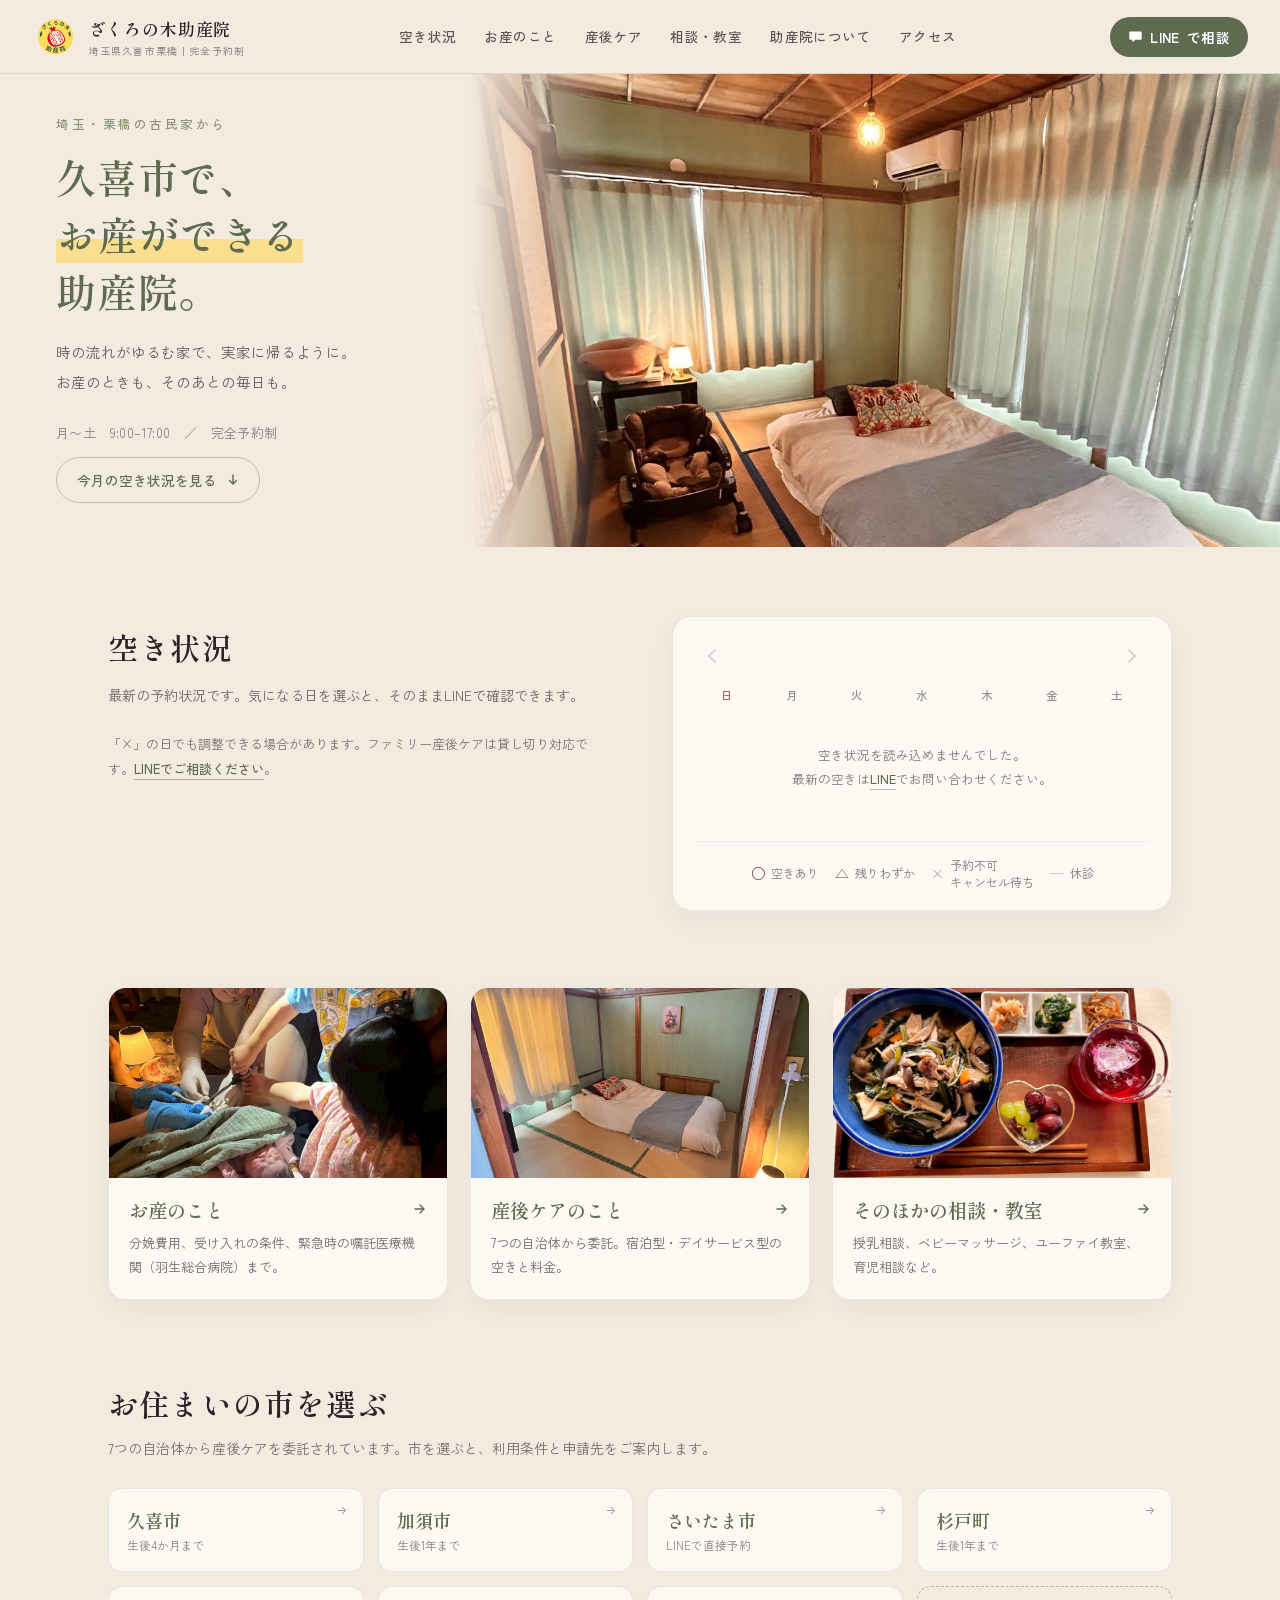
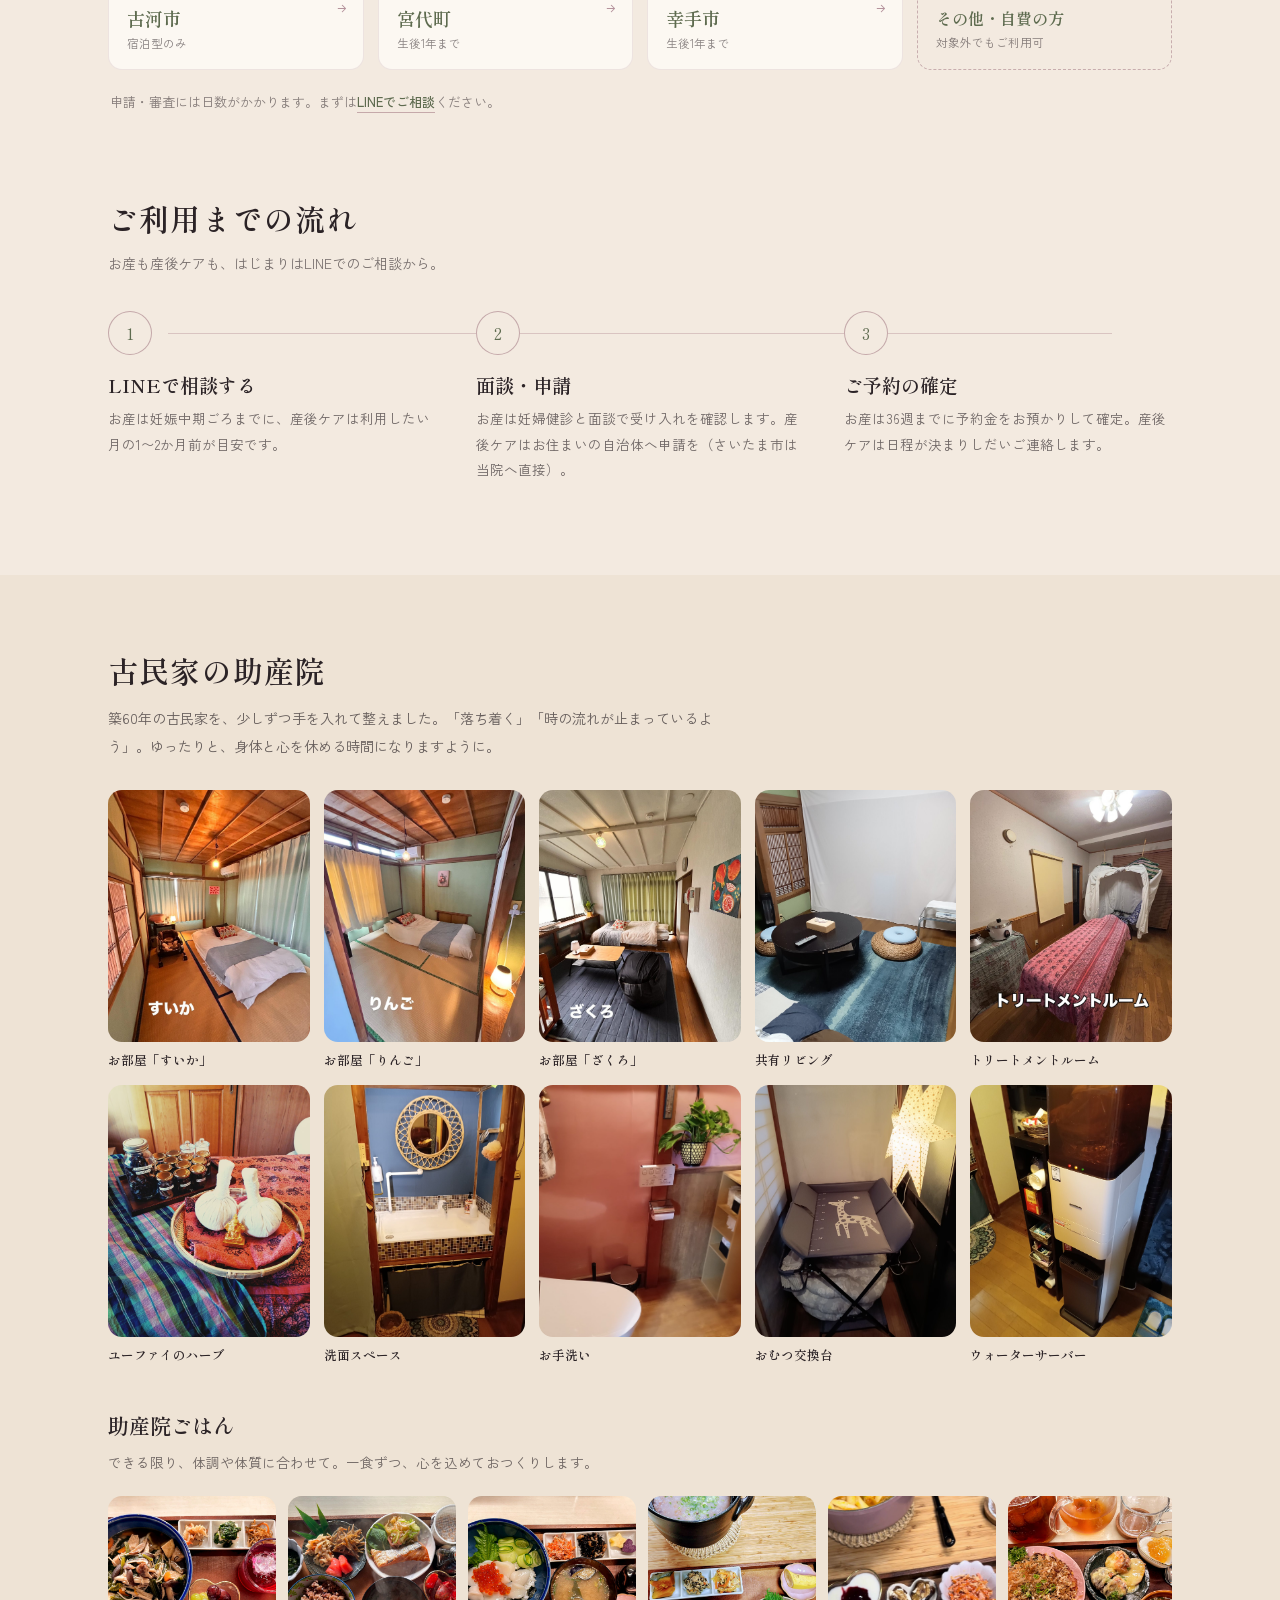
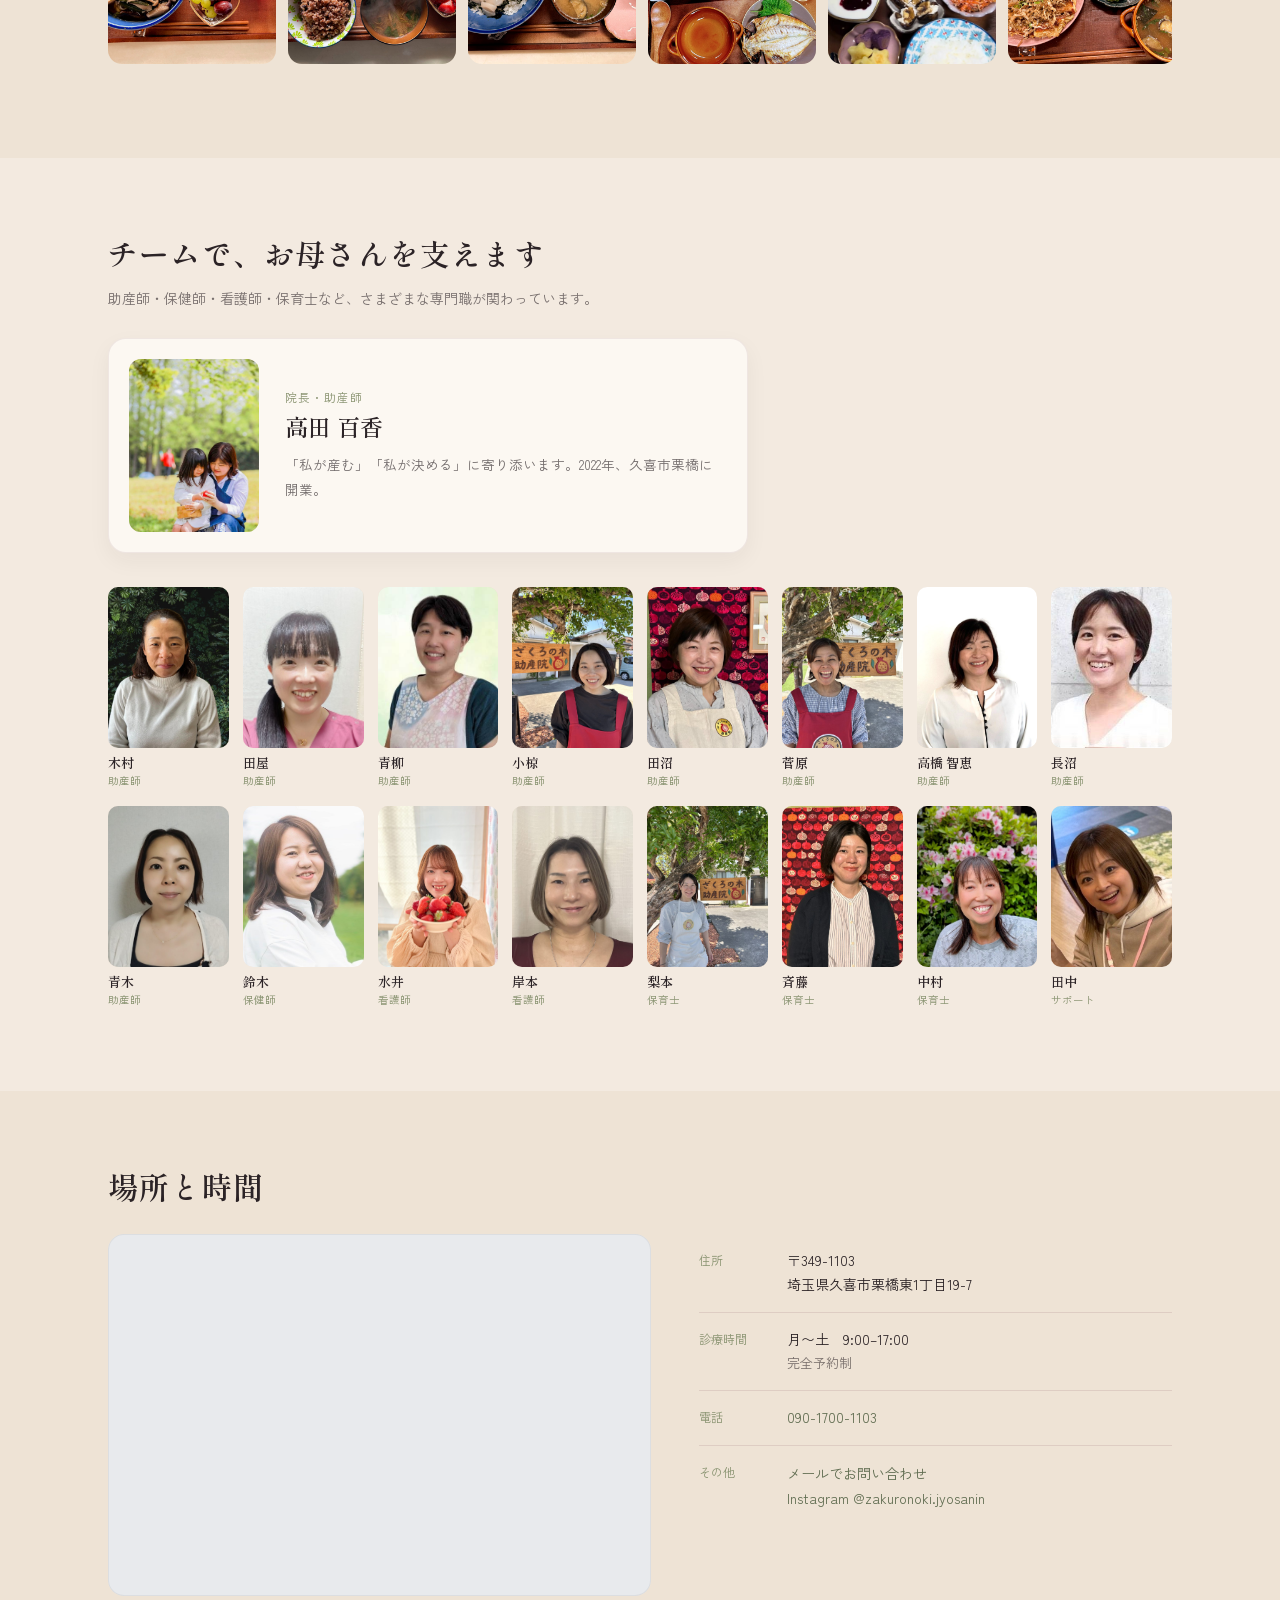
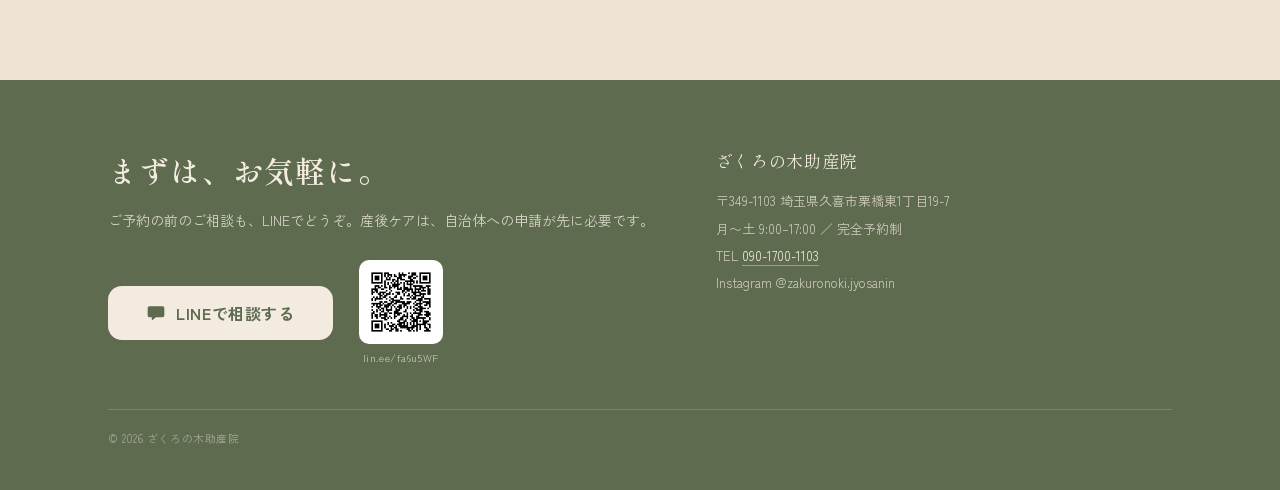
==== commit e160d256: "feat: カレンダー凡例の「予約不可」に2行目「キャンセル待ち」を追加" ====
--- a/site/index.html
+++ b/site/index.html
@@ -99,7 +99,7 @@
         <div class="calendar-legend">
           <div><span class="calendar-mark mark-o">○</span><span>空きあり</span></div>
           <div><span class="calendar-mark mark-few">△</span><span>残りわずか</span></div>
-          <div><span class="calendar-mark mark-x">×</span><span>予約不可</span></div>
+          <div><span class="calendar-mark mark-x">×</span><span>予約不可<br>キャンセル待ち</span></div>
           <div><span class="calendar-mark mark-rest">—</span><span>休診</span></div>
         </div>
         <a class="calendar-cta" href="https://lin.ee/fa6u5WF" target="_blank" rel="noopener" hidden>
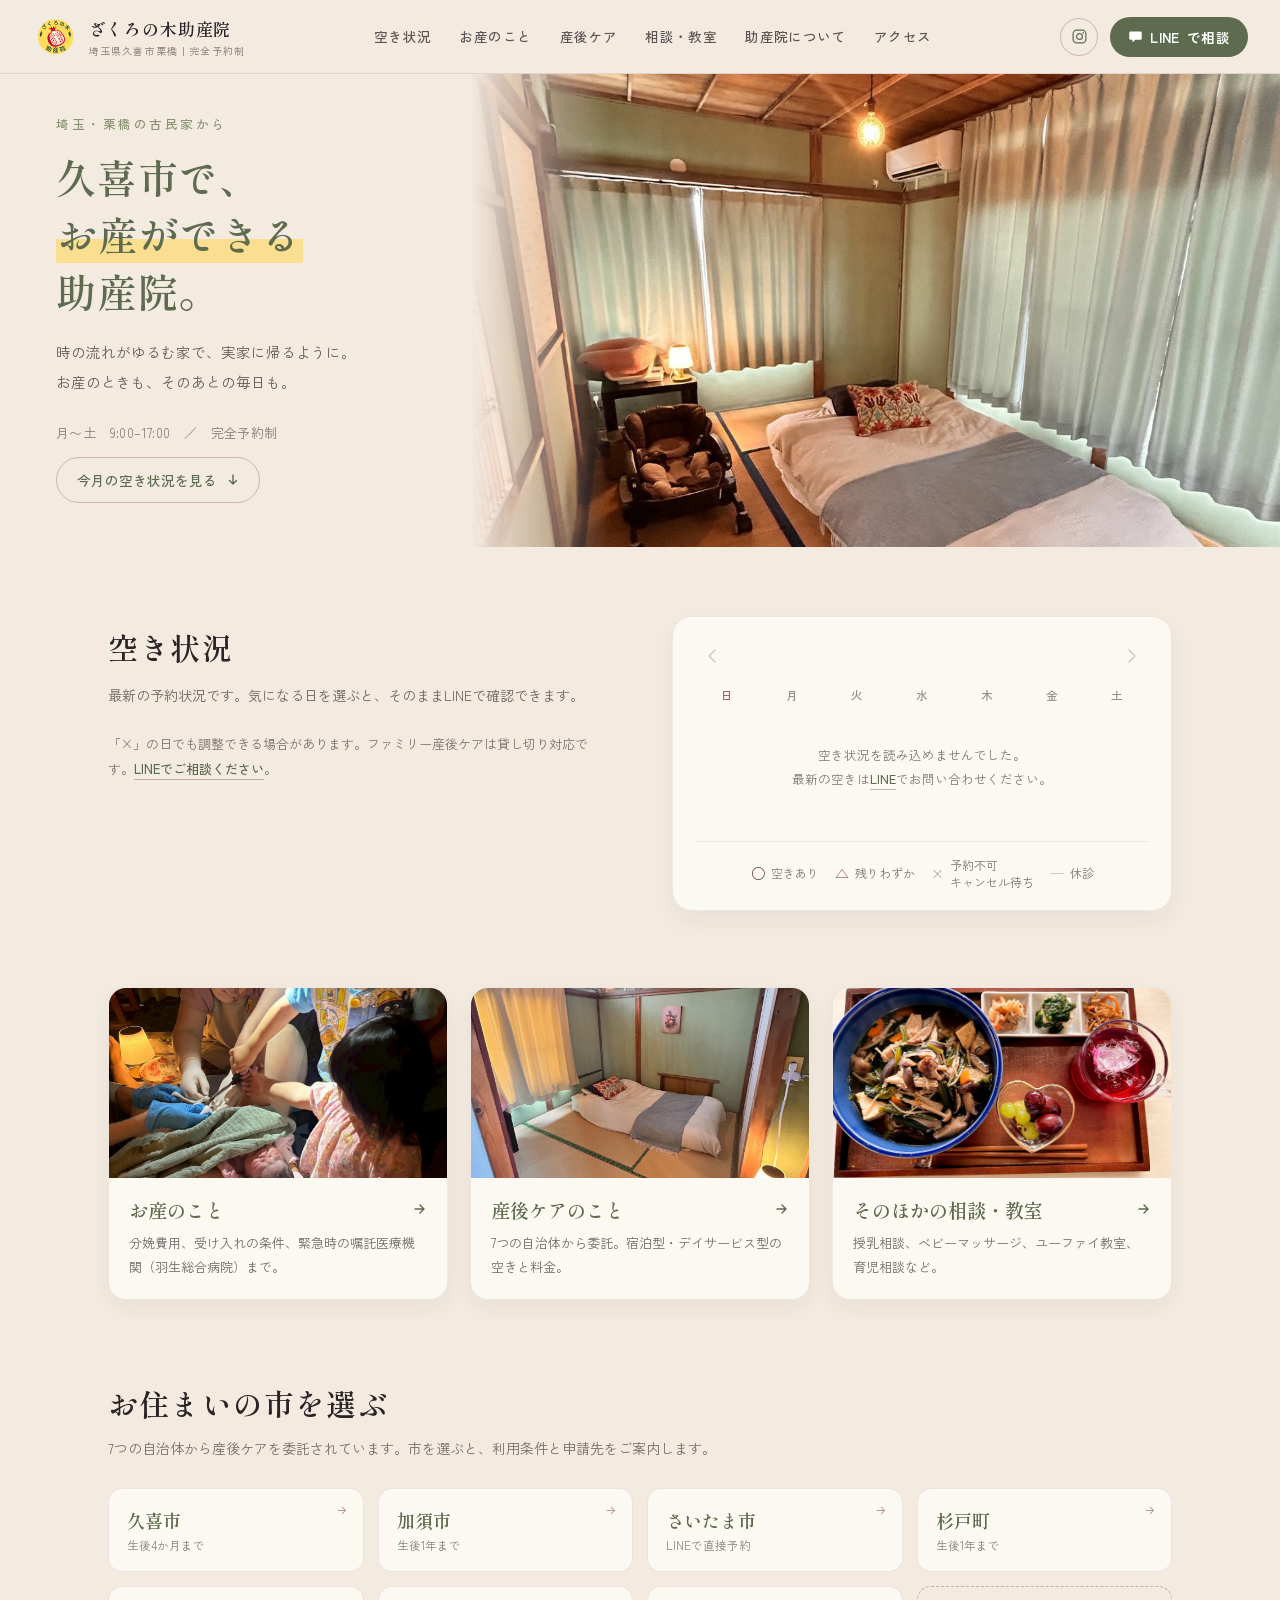
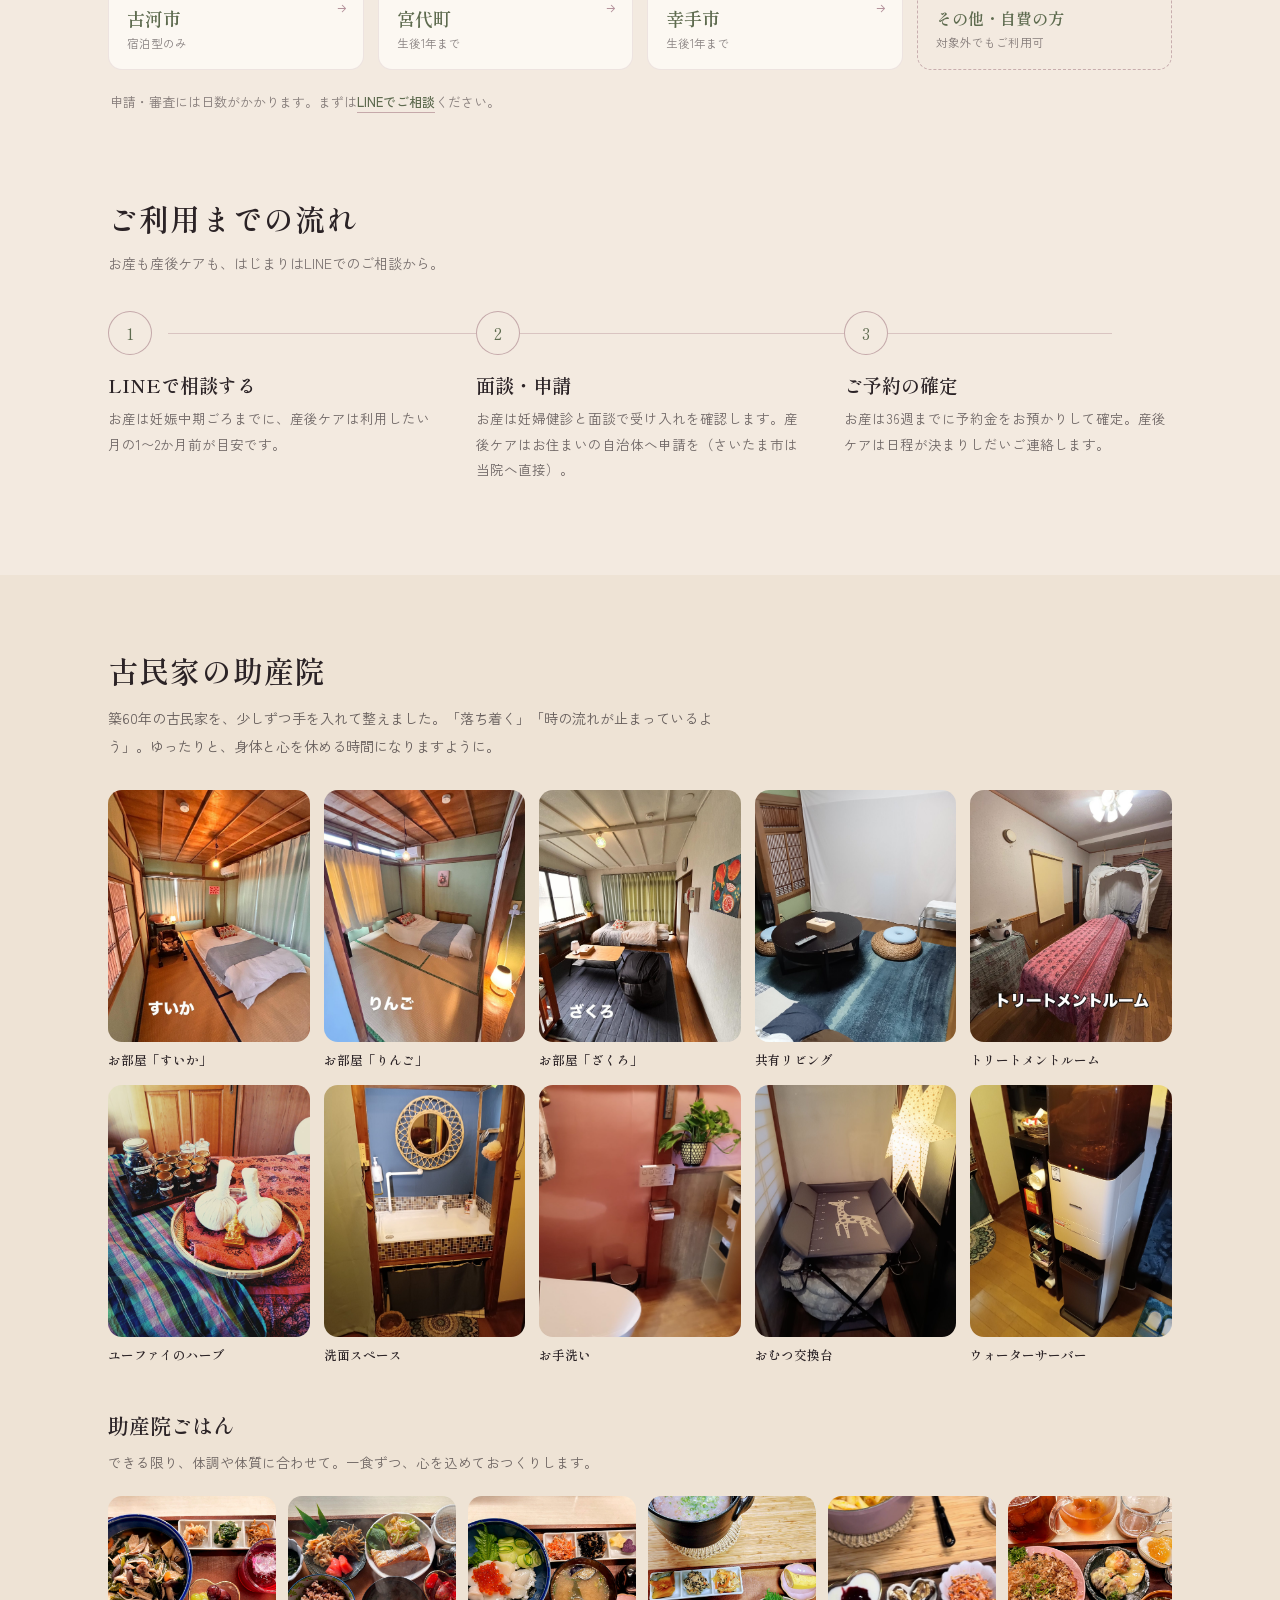
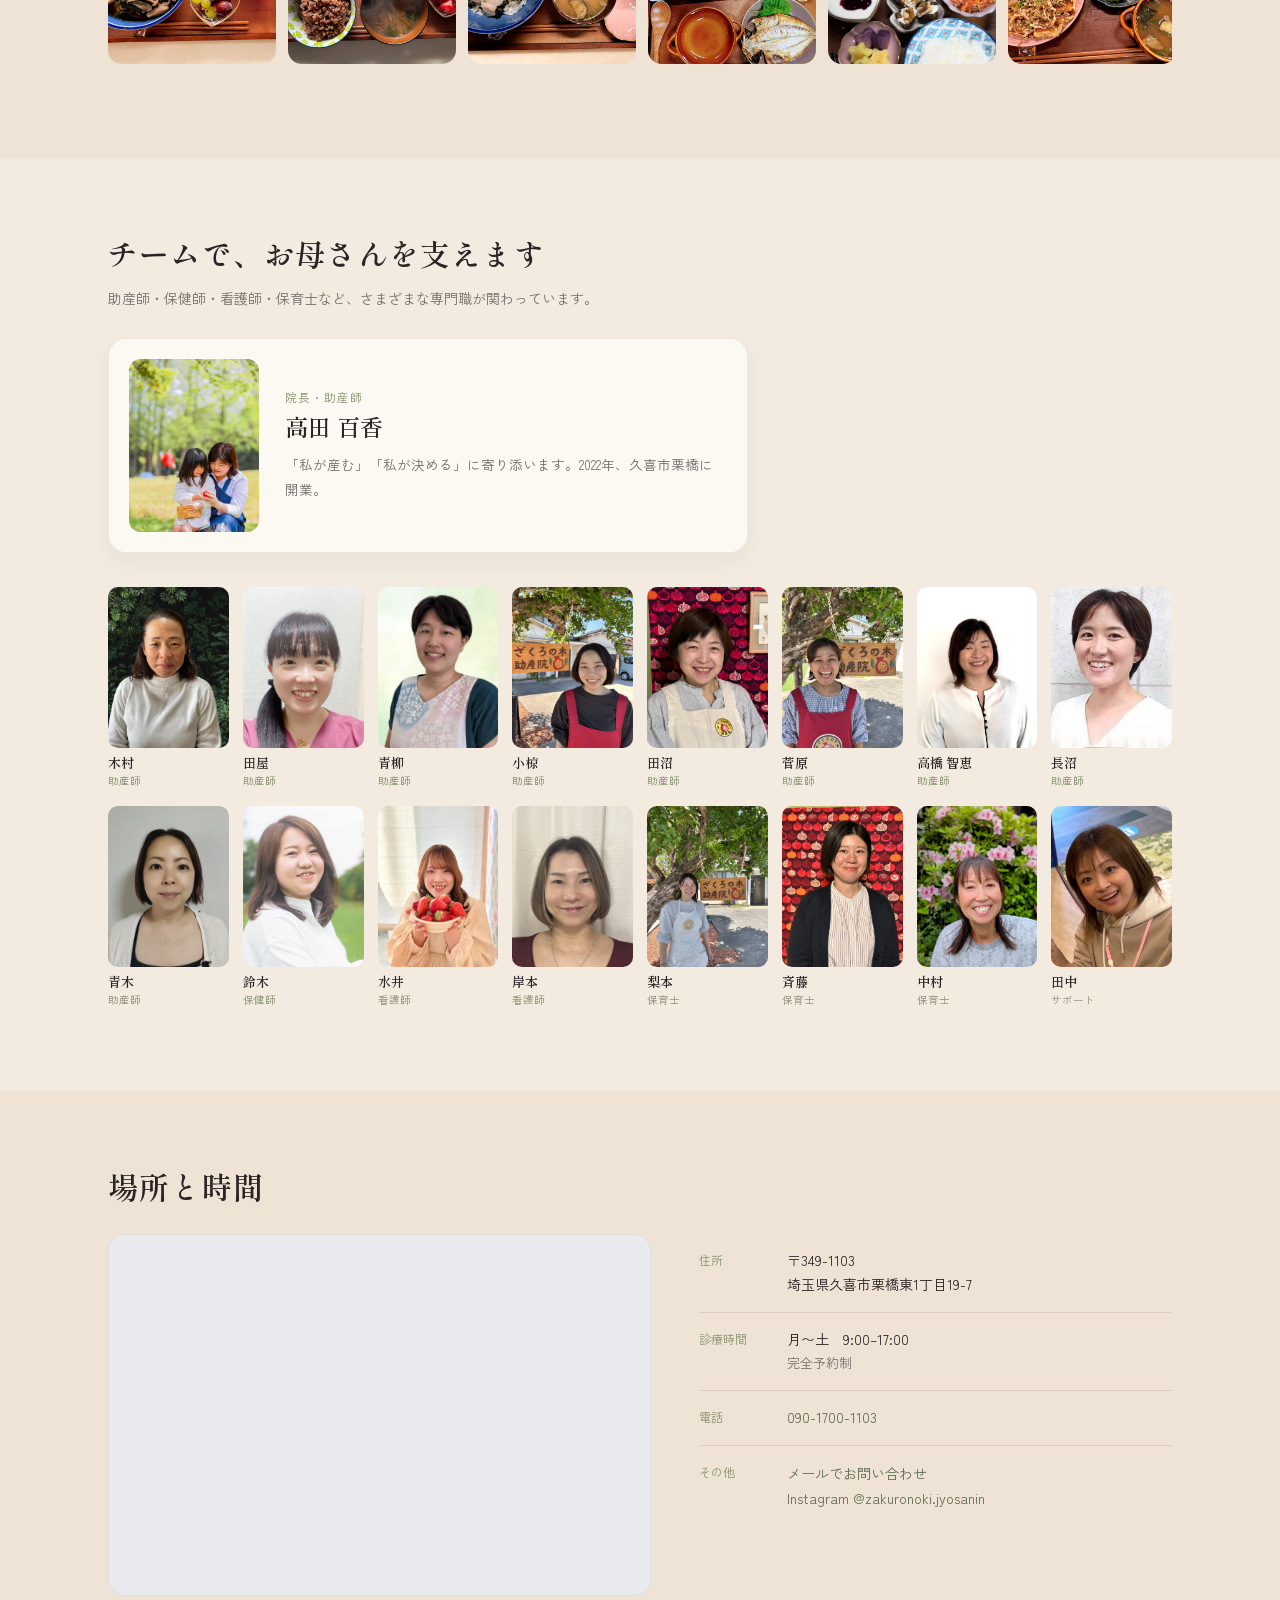
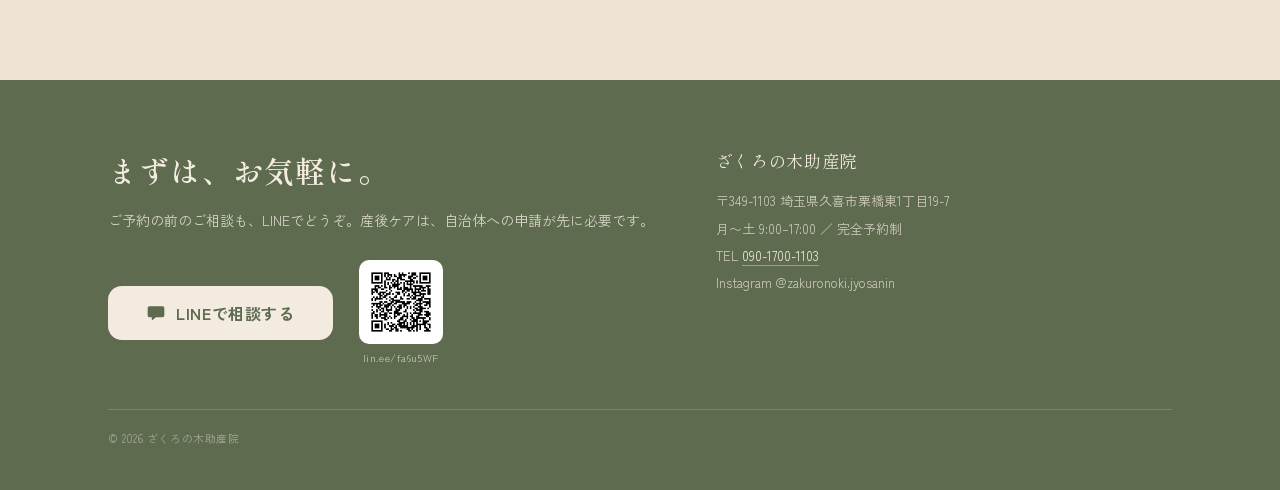
==== commit d3306d4a: "feat: ヘッダーのLINEボタン左横にInstagramアイコンリンクを追加 全4ページのヘッダーで LINE ボタンを .header-actions でラップし、その左に Instagram（" ====
--- a/site/index.html
+++ b/site/index.html
@@ -37,10 +37,15 @@
     <a href="#about">助産院について</a>
     <a href="#access">アクセス</a>
   </nav>
-  <a class="btn-line" href="https://lin.ee/fa6u5WF" target="_blank" rel="noopener">
-    <svg width="15" height="15" viewBox="0 0 24 24" fill="#fff" aria-hidden="true"><path d="M4 4h16a2 2 0 0 1 2 2v9a2 2 0 0 1-2 2h-8l-5 4v-4H4a2 2 0 0 1-2-2V6a2 2 0 0 1 2-2z"/></svg>
-    LINE<span class="btn-line-suffix">で相談</span>
-  </a>
+  <div class="header-actions">
+    <a class="btn-ig" href="https://www.instagram.com/zakuronoki.jyosanin" target="_blank" rel="noopener" aria-label="Instagram">
+      <svg width="17" height="17" viewBox="0 0 24 24" fill="none" stroke="currentColor" stroke-width="1.7" aria-hidden="true"><rect x="3" y="3" width="18" height="18" rx="5.2"/><circle cx="12" cy="12" r="4.2"/><circle cx="17.2" cy="6.8" r="1.15" fill="currentColor" stroke="none"/></svg>
+    </a>
+    <a class="btn-line" href="https://lin.ee/fa6u5WF" target="_blank" rel="noopener">
+      <svg width="15" height="15" viewBox="0 0 24 24" fill="#fff" aria-hidden="true"><path d="M4 4h16a2 2 0 0 1 2 2v9a2 2 0 0 1-2 2h-8l-5 4v-4H4a2 2 0 0 1-2-2V6a2 2 0 0 1 2-2z"/></svg>
+      LINE<span class="btn-line-suffix">で相談</span>
+    </a>
+  </div>
   <button class="header-menu-btn" type="button" aria-label="メニュー" aria-expanded="false" aria-controls="site-drawer" data-drawer-open>
     <span></span><span></span><span></span>
   </button>
--- a/site/css/base.css
+++ b/site/css/base.css
@@ -192,6 +192,31 @@
   border-bottom-color: var(--accent);
 }
 
+.header-actions {
+  flex-shrink: 0;
+  display: flex;
+  align-items: center;
+  gap: 12px;
+}
+
+.btn-ig {
+  flex-shrink: 0;
+  display: flex;
+  align-items: center;
+  justify-content: center;
+  width: 38px;
+  height: 38px;
+  border: 1px solid var(--line-strong);
+  border-radius: 999px;
+  color: var(--accent);
+}
+
+.btn-ig:hover {
+  background: var(--accent);
+  border-color: var(--accent);
+  color: var(--paper);
+}
+
 .btn-line {
   flex-shrink: 0;
   display: flex;
@@ -216,6 +241,10 @@
   .site-header {
     gap: 14px;
     padding: 0 20px;
+  }
+
+  .header-actions {
+    gap: 9px;
   }
 
   .site-nav {
--- a/site/css/mobile.css
+++ b/site/css/mobile.css
@@ -70,6 +70,15 @@
 
   .site-nav {
     display: none;
+  }
+
+  .header-actions {
+    gap: 8px;
+  }
+
+  .btn-ig {
+    width: 34px;
+    height: 34px;
   }
 
   .btn-line {
